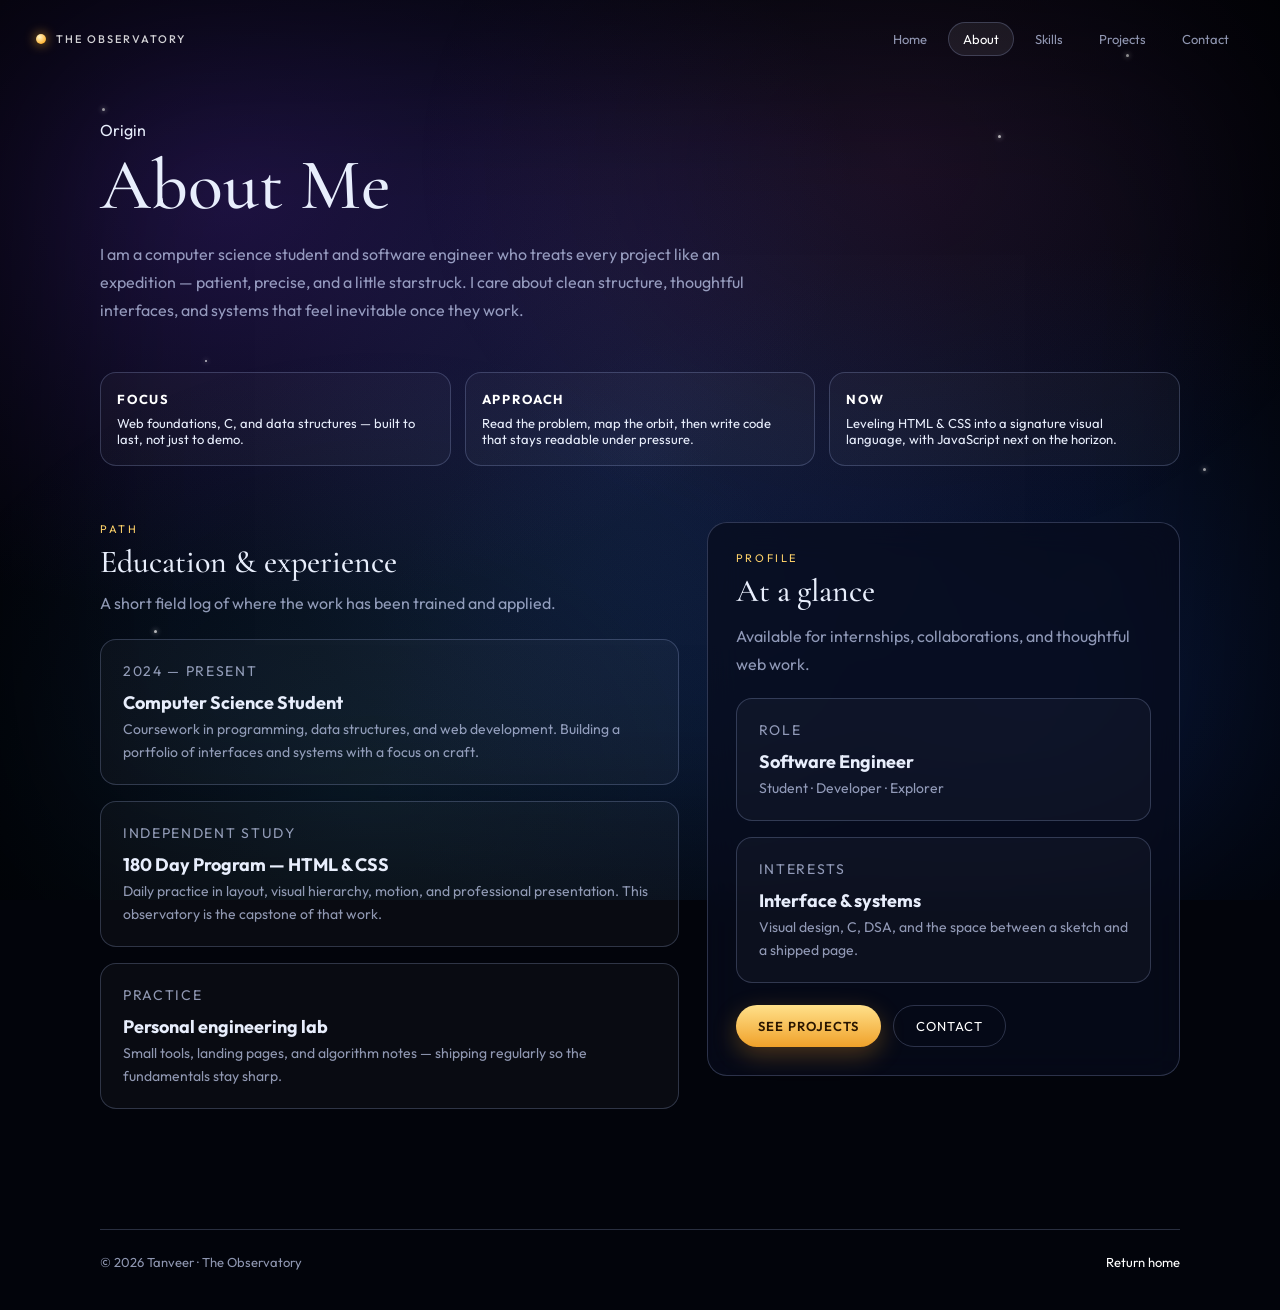
==== about.html @ 6291bb37 "Add Observatory project" ====
<!DOCTYPE html>
<html lang="en">
<head>
  <meta charset="UTF-8">
  <meta name="viewport" content="width=device-width, initial-scale=1.0">
  <title>About — Tanveer</title>
  <link rel="preconnect" href="https://fonts.googleapis.com">
  <link rel="preconnect" href="https://fonts.gstatic.com" crossorigin>
  <link href="https://fonts.googleapis.com/css2?family=Cormorant+Garamond:ital,wght@0,500;0,600;1,500&family=Outfit:wght@300;400;500;600&display=swap" rel="stylesheet">
  <link rel="stylesheet" href="style.css">
</head>
<body class="inner-page">
  <div class="nebula nebula-a"></div>
  <div class="nebula nebula-b"></div>
  <div class="vignette"></div>
  <div class="starfield" aria-hidden="true">
    <span class="star star1"></span>
    <span class="star star3"></span>
    <span class="star star5"></span>
    <span class="star star7"></span>
    <span class="star star10"></span>
    <span class="star star12"></span>
    <span class="star star16"></span>
  </div>

  <header class="topbar">
    <a class="brand" href="index.html">
      <span class="brand-mark"></span>
      The Observatory
    </a>
    <nav class="top-nav" aria-label="Primary">
      <a href="index.html">Home</a>
      <a href="about.html" class="is-active">About</a>
      <a href="skills.html">Skills</a>
      <a href="projects.html">Projects</a>
      <a href="contact.html">Contact</a>
    </nav>
  </header>

  <main class="page">
    <header class="page-hero">
      <p class="eyebrow">Origin</p>
      <h1>About Me</h1>
      <p class="lede">I am a computer science student and software engineer who treats every project like an expedition — patient, precise, and a little starstruck. I care about clean structure, thoughtful interfaces, and systems that feel inevitable once they work.</p>
    </header>

    <section class="section-block">
      <div class="stat-grid">
        <article class="stat-card">
          <h3>Focus</h3>
          <p>Web foundations, C, and data structures — built to last, not just to demo.</p>
        </article>
        <article class="stat-card">
          <h3>Approach</h3>
          <p>Read the problem, map the orbit, then write code that stays readable under pressure.</p>
        </article>
        <article class="stat-card">
          <h3>Now</h3>
          <p>Leveling HTML &amp; CSS into a signature visual language, with JavaScript next on the horizon.</p>
        </article>
      </div>
    </section>

    <section class="section-block split">
      <div>
        <p class="section-kicker">Path</p>
        <h2>Education &amp; experience</h2>
        <p class="section-copy">A short field log of where the work has been trained and applied.</p>
        <div class="timeline" style="margin-top: 22px;">
          <article class="timeline-item">
            <p class="timeline-meta">2024 — Present</p>
            <h3>Computer Science Student</h3>
            <p>Coursework in programming, data structures, and web development. Building a portfolio of interfaces and systems with a focus on craft.</p>
          </article>
          <article class="timeline-item">
            <p class="timeline-meta">Independent study</p>
            <h3>180 Day Program — HTML &amp; CSS</h3>
            <p>Daily practice in layout, visual hierarchy, motion, and professional presentation. This observatory is the capstone of that work.</p>
          </article>
          <article class="timeline-item">
            <p class="timeline-meta">Practice</p>
            <h3>Personal engineering lab</h3>
            <p>Small tools, landing pages, and algorithm notes — shipping regularly so the fundamentals stay sharp.</p>
          </article>
        </div>
      </div>
      <aside class="glass">
        <p class="section-kicker">Profile</p>
        <h2>At a glance</h2>
        <p class="section-copy" style="margin: 12px 0 20px;">Available for internships, collaborations, and thoughtful web work.</p>
        <div class="timeline">
          <article class="timeline-item">
            <p class="timeline-meta">Role</p>
            <h3>Software Engineer</h3>
            <p>Student · Developer · Explorer</p>
          </article>
          <article class="timeline-item">
            <p class="timeline-meta">Interests</p>
            <h3>Interface &amp; systems</h3>
            <p>Visual design, C, DSA, and the space between a sketch and a shipped page.</p>
          </article>
        </div>
        <div class="cta-row" style="justify-content: flex-start; margin-top: 22px;">
          <a class="btn primary" href="projects.html">See projects</a>
          <a class="btn ghost" href="contact.html">Contact</a>
        </div>
      </aside>
    </section>
  </main>

  <footer class="site-footer">
    <p>© 2026 Tanveer · The Observatory</p>
    <p><a href="index.html">Return home</a></p>
  </footer>
</body>
</html>
---- style.css ----
* {
  box-sizing: border-box;
  margin: 0;
  padding: 0;
}

:root {
  --ink: #e8eefc;
  --muted: rgba(210, 220, 255, 0.68);
  --gold: #ffd36a;
  --glass: rgba(8, 12, 28, 0.72);
  --line: rgba(180, 200, 255, 0.22);
}

html,
body {
  min-height: 100%;
}

body {
  color: var(--ink);
  font-family: "Outfit", sans-serif;
  font-weight: 400;
  background: #02040b;
}

.home-body {
  height: 100%;
  overflow: hidden;
}

.inner-page {
  overflow-x: hidden;
}

button {
  font-family: inherit;
  cursor: pointer;
  border: 0;
  background: none;
  color: inherit;
}

a {
  color: inherit;
  text-decoration: none;
}

.nebula {
  position: fixed;
  inset: 0;
  pointer-events: none;
  z-index: 0;
}

.nebula-a {
  background:
    radial-gradient(ellipse at 18% 22%, rgba(92, 42, 180, 0.28), transparent 42%),
    radial-gradient(ellipse at 82% 78%, rgba(20, 70, 180, 0.22), transparent 46%),
    radial-gradient(circle at 50% 50%, #111a35 0%, #070b18 48%, #02040b 100%);
}

.nebula-b {
  background:
    radial-gradient(ellipse at 70% 18%, rgba(180, 60, 140, 0.12), transparent 38%),
    radial-gradient(ellipse at 30% 88%, rgba(40, 160, 200, 0.1), transparent 40%);
  animation: nebula-drift 28s ease-in-out infinite alternate;
}

.vignette {
  position: fixed;
  inset: 0;
  pointer-events: none;
  z-index: 3;
  box-shadow: inset 0 0 180px 40px rgba(0, 0, 0, 0.55);
}

@keyframes nebula-drift {
  from { opacity: 0.7; transform: scale(1); }
  to { opacity: 1; transform: scale(1.06); }
}

/* =========================
   TOP BAR
========================= */

.topbar {
  position: fixed;
  top: 0;
  left: 0;
  right: 0;
  z-index: 40;
  display: flex;
  align-items: center;
  justify-content: space-between;
  padding: 22px 36px;
}

.brand {
  display: flex;
  align-items: center;
  gap: 10px;
  letter-spacing: 0.18em;
  text-transform: uppercase;
  font-size: 11px;
  font-weight: 500;
  color: rgba(255, 255, 255, 0.82);
  transition: color 0.3s ease, transform 0.3s ease;
}

.brand:hover {
  color: #fff;
  transform: translateY(-1px);
}

.brand-mark {
  width: 10px;
  height: 10px;
  border-radius: 50%;
  background: radial-gradient(circle at 35% 30%, #fff6c8, #ff9d00);
  box-shadow: 0 0 12px rgba(255, 180, 40, 0.8);
}

.top-nav {
  display: flex;
  gap: 6px;
}

.top-nav a {
  padding: 8px 14px;
  border-radius: 999px;
  font-size: 13px;
  color: var(--muted);
  border: 1px solid transparent;
  transition: color 0.25s ease, background 0.25s ease, border-color 0.25s ease, transform 0.25s ease;
}

.top-nav a:hover {
  color: #fff;
  background: rgba(255, 255, 255, 0.06);
  border-color: var(--line);
  transform: translateY(-2px);
}

.top-nav a.is-active {
  color: #fff;
  border-color: var(--line);
  background: rgba(255, 255, 255, 0.07);
}

/* =========================
   SPACE
========================= */

.space {
  position: relative;
  width: 100%;
  height: 100vh;
  overflow: hidden;
  z-index: 1;
}

.hint {
  position: absolute;
  bottom: 28px;
  left: 50%;
  transform: translateX(-50%);
  z-index: 6;
  font-size: 12px;
  letter-spacing: 0.22em;
  text-transform: uppercase;
  color: rgba(210, 220, 255, 0.45);
}

/* =========================
   SUN
========================= */

.sun {
  position: absolute;
  top: 50%;
  left: 50%;
  width: 132px;
  height: 132px;
  transform: translate(-50%, -50%);
  z-index: 5;
  border-radius: 50%;
  transition: transform 0.45s ease;
}

.sun-core {
  position: absolute;
  inset: 14px;
  border-radius: 50%;
  background: radial-gradient(circle at 35% 30%, #fffbd0 0%, #ffd84d 34%, #ff9d00 68%, #ff6200 100%);
  box-shadow:
    0 0 20px #ffd84d,
    0 0 55px rgba(255, 180, 40, 0.7),
    0 0 110px rgba(255, 120, 20, 0.35);
  animation: sun-pulse 4.5s ease-in-out infinite;
}

.sun-flare {
  position: absolute;
  inset: 0;
  border-radius: 50%;
  border: 1px solid rgba(255, 210, 120, 0.25);
  animation: flare 6s linear infinite;
}

.sun:hover {
  transform: translate(-50%, -50%) scale(1.08);
}

.sun:hover .sun-core {
  box-shadow:
    0 0 28px #ffe27a,
    0 0 80px rgba(255, 180, 40, 0.85),
    0 0 140px rgba(255, 120, 20, 0.5);
}

@keyframes sun-pulse {
  0%, 100% { transform: scale(1); }
  50% { transform: scale(1.04); }
}

@keyframes flare {
  from { transform: rotate(0deg) scale(1); opacity: 0.5; }
  50% { transform: rotate(180deg) scale(1.08); opacity: 1; }
  to { transform: rotate(360deg) scale(1); opacity: 0.5; }
}

/* =========================
   ORBITS
========================= */

.orbit {
  position: absolute;
  top: 50%;
  left: 50%;
  transform: translate(-50%, -50%);
  border: 1px solid rgba(180, 210, 255, 0.18);
  border-radius: 50%;
  background: transparent;
  box-shadow: 0 0 12px rgba(120, 170, 255, 0.04);
  z-index: 2;
  pointer-events: none;
}

.orbit1 {
  width: 280px;
  height: 280px;
  animation: spin 18s linear infinite;
}

.orbit2 {
  width: 420px;
  height: 420px;
  animation: spin 28s linear infinite reverse;
}

.orbit3 {
  width: 560px;
  height: 560px;
  animation: spin 40s linear infinite;
}

.orbit4 {
  width: 700px;
  height: 700px;
  animation: spin 55s linear infinite reverse;
}

.orbit:has(.planet-wrap:hover) {
  animation-play-state: paused;
  border-color: rgba(210, 230, 255, 0.45);
  box-shadow: 0 0 24px rgba(140, 180, 255, 0.16);
}

.orbit:has(.planet-wrap:hover) .planet-wrap {
  animation-play-state: paused;
}

@keyframes spin {
  from { transform: translate(-50%, -50%) rotate(0deg); }
  to { transform: translate(-50%, -50%) rotate(360deg); }
}

/* =========================
   PLANETS
========================= */

.planet-wrap {
  position: absolute;
  top: 50%;
  left: 100%;
  transform: translate(-50%, -50%);
  width: 72px;
  height: 72px;
  display: grid;
  place-items: center;
  z-index: 4;
  pointer-events: auto;
}

.orbit1 .planet-wrap { animation: unspin 18s linear infinite; }
.orbit2 .planet-wrap { animation: unspin 28s linear infinite reverse; }
.orbit3 .planet-wrap { animation: unspin 40s linear infinite; }
.orbit4 .planet-wrap { animation: unspin 55s linear infinite reverse; }

@keyframes unspin {
  from { transform: translate(-50%, -50%) rotate(0deg); }
  to { transform: translate(-50%, -50%) rotate(-360deg); }
}

.planet {
  width: 22px;
  height: 22px;
  border-radius: 50%;
  display: block;
  transition: transform 0.35s ease, box-shadow 0.35s ease;
}

.planet1 {
  background: radial-gradient(circle at 30% 30%, #fff, #9aa3b5, #2c3344);
  box-shadow: 0 0 14px rgba(255, 255, 255, 0.7);
}

.planet2 {
  width: 28px;
  height: 28px;
  background: radial-gradient(circle at 30% 30%, #fff3c4, #ff9d2e, #7a3000);
  box-shadow: 0 0 18px rgba(255, 150, 30, 0.7);
}

.planet3 {
  width: 34px;
  height: 34px;
  background: radial-gradient(circle at 30% 30%, #dffaff, #318cff, #092b75);
  box-shadow: 0 0 22px rgba(50, 130, 255, 0.7);
}

.planet4 {
  width: 26px;
  height: 26px;
  background: radial-gradient(circle at 30% 30%, #e8d6ff, #8b5cf6, #3b0764);
  box-shadow: 0 0 20px rgba(139, 92, 246, 0.75);
}

.planet-label {
  position: absolute;
  top: calc(100% + 6px);
  left: 50%;
  transform: translateX(-50%);
  font-size: 11px;
  letter-spacing: 0.16em;
  text-transform: uppercase;
  color: rgba(255, 255, 255, 0.88);
  opacity: 0;
  white-space: nowrap;
  pointer-events: none;
  transition: opacity 0.3s ease, transform 0.3s ease;
}

.planet-wrap:hover .planet {
  transform: scale(1.45);
}

.planet-wrap:hover .planet-label {
  opacity: 1;
  transform: translateX(-50%) translateY(2px);
}

.planet-wrap:hover .planet1 {
  box-shadow: 0 0 22px rgba(255, 255, 255, 0.95);
}

.planet-wrap:hover .planet2 {
  box-shadow: 0 0 28px rgba(255, 170, 50, 0.95);
}

.planet-wrap:hover .planet3 {
  box-shadow: 0 0 32px rgba(80, 160, 255, 0.95);
}

.planet-wrap:hover .planet4 {
  box-shadow: 0 0 28px rgba(170, 120, 255, 0.95);
}

/* =========================
   STARS
========================= */

.star {
  position: absolute;
  width: 3px;
  height: 3px;
  border-radius: 50%;
  background: white;
  box-shadow: 0 0 5px white, 0 0 12px rgba(255, 255, 255, 0.35);
  opacity: 0.75;
  z-index: 1;
  animation: twinkle 3s ease-in-out infinite alternate;
}

.star1  { top: 12%; left: 8%; }
.star2  { top: 25%; left: 20%; animation-delay: 0.5s; }
.star3  { top: 15%; left: 78%; animation-delay: 1s; }
.star4  { top: 32%; left: 90%; animation-delay: 1.5s; }
.star5  { top: 70%; left: 12%; animation-delay: 2s; }
.star6  { top: 82%; left: 30%; animation-delay: 0.8s; }
.star7  { top: 65%; left: 85%; animation-delay: 1.8s; }
.star8  { top: 88%; left: 72%; animation-delay: 2.5s; }
.star9  { top: 45%; left: 5%; animation-delay: 1.2s; }
.star10 { top: 52%; left: 94%; animation-delay: 2.2s; }
.star11 { top: 8%; left: 48%; animation-delay: 0.3s; }
.star12 { top: 40%; left: 16%; width: 2px; height: 2px; animation-delay: 1.4s; }
.star13 { top: 58%; left: 74%; animation-delay: 0.7s; }
.star14 { top: 18%; left: 62%; width: 2px; height: 2px; animation-delay: 2.1s; }
.star15 { top: 76%; left: 48%; animation-delay: 0.2s; }
.star16 { top: 6%; left: 88%; animation-delay: 1.7s; }
.star17 { top: 92%; left: 10%; animation-delay: 2.8s; }
.star18 { top: 28%; left: 42%; width: 2px; height: 2px; animation-delay: 0.9s; }

@keyframes twinkle {
  from { opacity: 0.25; transform: scale(0.7); }
  to { opacity: 1; transform: scale(1.3); }
}

.shooting-star {
  position: absolute;
  width: 90px;
  height: 1px;
  background: linear-gradient(90deg, white, transparent);
  opacity: 0;
  z-index: 1;
  animation: shoot 7s ease-in-out infinite;
}

.ss1 {
  top: 18%;
  left: 10%;
  transform: rotate(-18deg);
}

.ss2 {
  top: 62%;
  left: 55%;
  transform: rotate(-22deg);
  animation-delay: 3.4s;
}

@keyframes shoot {
  0%, 75% { opacity: 0; transform: translateX(0) rotate(-18deg); }
  80% { opacity: 0.9; }
  100% { opacity: 0; transform: translateX(420px) rotate(-18deg); }
}

/* =========================
   PANELS
========================= */

/*.panel {
  position: fixed;
  top: 50%;
  left: 50%;
  width: min(720px, calc(100vw - 48px));
  max-height: min(78vh, 640px);
  overflow: auto;
  padding: 36px 40px 40px;
  transform: translate(-50%, -46%) scale(0.96);
  background: var(--glass);
  border: 1px solid var(--line);
  border-radius: 22px;
  color: white;
  backdrop-filter: blur(18px);
  -webkit-backdrop-filter: blur(18px);
  box-shadow:
    0 24px 80px rgba(0, 0, 0, 0.45),
    inset 0 1px 0 rgba(255, 255, 255, 0.08);
  z-index: 20;
  opacity: 0;
  pointer-events: none;
  visibility: hidden;
  transition: opacity 0.4s ease, transform 0.4s ease, visibility 0.4s;
}

.panel.is-open {
  opacity: 1;
  visibility: visible;
  pointer-events: auto;
  transform: translate(-50%, -50%) scale(1);
}

.panel h1,
.panel h2 {
  font-family: "Cormorant Garamond", serif;
  font-weight: 500;
  font-size: clamp(40px, 6vw, 64px);
  line-height: 1.05;
  margin: 6px 0 14px;
}

.panel p {
  color: var(--muted);
  line-height: 1.7;
  font-size: 15px;
  max-width: 58ch;
}

.eyebrow {
  font-size: 11px;
  letter-spacing: 0.28em;
  text-transform: uppercase;
  color: var(--gold) !important;
}

.close {
  position: absolute;
  top: 16px;
  right: 18px;
  width: 36px;
  height: 36px;
  border-radius: 50%;
  font-size: 22px;
  line-height: 1;
  color: var(--muted);
  border: 1px solid transparent;
  transition: color 0.25s ease, background 0.25s ease, border-color 0.25s ease, transform 0.25s ease;
}
*/
.close:hover {
  color: #fff;
  background: rgba(255, 255, 255, 0.08);
  border-color: var(--line);
  transform: rotate(90deg);
}

#home {
  text-align: center;
  width: min(560px, calc(100vw - 48px));
  padding-top: 42px;
}

#home .lede {
  margin: 0 auto 28px;
}

.cta-row {
  display: flex;
  justify-content: center;
  gap: 12px;
}

.btn {
  display: inline-flex;
  align-items: center;
  justify-content: center;
  padding: 12px 22px;
  border-radius: 999px;
  font-size: 13px;
  letter-spacing: 0.08em;
  text-transform: uppercase;
  transition: transform 0.3s ease, box-shadow 0.3s ease, background 0.3s ease, border-color 0.3s ease;
}

.btn.primary {
  background: linear-gradient(180deg, #ffe08a, #f0a12a);
  color: #2a1600;
  font-weight: 600;
  box-shadow: 0 8px 24px rgba(255, 170, 40, 0.28);
}

.btn.primary:hover {
  transform: translateY(-3px);
  box-shadow: 0 14px 32px rgba(255, 170, 40, 0.42);
}

.btn.ghost {
  border: 1px solid var(--line);
  color: #fff;
}

.btn.ghost:hover {
  transform: translateY(-3px);
  background: rgba(255, 255, 255, 0.06);
  border-color: rgba(255, 255, 255, 0.4);
}

/* About */

.stat-grid {
  display: grid;
  grid-template-columns: repeat(3, 1fr);
  gap: 14px;
  margin-top: 28px;
}

.stat-card {
  padding: 18px 16px;
  border-radius: 16px;
  border: 1px solid var(--line);
  background: rgba(255, 255, 255, 0.03);
  transition: transform 0.35s ease, border-color 0.35s ease, background 0.35s ease, box-shadow 0.35s ease;
}

.stat-card h3 {
  font-size: 13px;
  letter-spacing: 0.14em;
  text-transform: uppercase;
  margin-bottom: 8px;
  color: #fff;
}

.stat-card p {
  font-size: 13px;
  max-width: none;
}

.stat-card:hover {
  transform: translateY(-6px);
  border-color: rgba(255, 211, 106, 0.45);
  background: rgba(255, 211, 106, 0.06);
  box-shadow: 0 16px 40px rgba(0, 0, 0, 0.28);
}

/* Skills */

.skill-grid {
  list-style: none;
  display: grid;
  grid-template-columns: repeat(3, 1fr);
  gap: 14px;
  margin-top: 26px;
}

.skill-card {
  display: flex;
  flex-direction: column;
  gap: 6px;
  padding: 20px 18px;
  border-radius: 16px;
  border: 1px solid var(--line);
  background: rgba(255, 255, 255, 0.03);
  transition: transform 0.35s ease, border-color 0.35s ease, box-shadow 0.35s ease;
}

.skill-card strong {
  font-size: 16px;
}

.skill-card span:last-child {
  font-size: 12px;
  color: var(--muted);
  line-height: 1.45;
}

.skill-orb {
  width: 14px;
  height: 14px;
  border-radius: 50%;
  margin-bottom: 8px;
}

.mercury { background: #c9cdd6; box-shadow: 0 0 12px #c9cdd6; }
.venus { background: #ffb347; box-shadow: 0 0 12px #ffb347; }
.earth { background: #4da3ff; box-shadow: 0 0 12px #4da3ff; }
.mars { background: #ff6b4a; box-shadow: 0 0 12px #ff6b4a; }
.jupiter { background: #e8c07a; box-shadow: 0 0 12px #e8c07a; }
.neptune { background: #7c5cff; box-shadow: 0 0 12px #7c5cff; }

.skill-card:hover {
  transform: translateY(-8px) scale(1.02);
  border-color: rgba(180, 210, 255, 0.55);
  box-shadow: 0 18px 40px rgba(40, 80, 180, 0.22);
}

/* Projects */

.project-grid {
  display: grid;
  grid-template-columns: 1fr;
  gap: 14px;
  margin-top: 26px;
}

.project-card {
  display: grid;
  grid-template-columns: 140px 1fr;
  overflow: hidden;
  border-radius: 16px;
  border: 1px solid var(--line);
  background: rgba(255, 255, 255, 0.03);
  transition: transform 0.4s ease, border-color 0.4s ease, box-shadow 0.4s ease;
}

.project-visual {
  min-height: 110px;
  transition: transform 0.5s ease, filter 0.5s ease;
}

.vis-a {
  background:
    radial-gradient(circle at 30% 40%, #ffd84d, transparent 40%),
    radial-gradient(circle at 70% 70%, #318cff, #0b1230 70%);
}

.vis-b {
  background:
    linear-gradient(135deg, rgba(255,255,255,0.12) 0%, transparent 40%),
    radial-gradient(circle at 80% 20%, #8b5cf6, #0b1230 55%);
}

.vis-c {
  background:
    radial-gradient(circle at 50% 80%, #20c997, transparent 45%),
    linear-gradient(#0d1b3a, #061018);
}

.vis-d {
  background:
    radial-gradient(circle at 20% 20%, #ff6b9d, transparent 40%),
    radial-gradient(circle at 80% 80%, #4da3ff, #0b1230 70%);
}

.project-body {
  padding: 16px 18px 18px;
}

.project-body h3 {
  font-family: "Cormorant Garamond", serif;
  font-size: 26px;
  font-weight: 500;
  margin-bottom: 6px;
}

.project-body p {
  font-size: 13px;
  margin-bottom: 10px;
}

.tags {
  font-size: 11px;
  letter-spacing: 0.12em;
  text-transform: uppercase;
  color: var(--gold);
}

.project-card:hover {
  transform: translateY(-6px);
  border-color: rgba(255, 255, 255, 0.38);
  box-shadow: 0 20px 48px rgba(0, 0, 0, 0.35);
}

.project-card:hover .project-visual {
  transform: scale(1.08);
  filter: brightness(1.15);
}

/* Contact */

.contact-row {
  display: grid;
  grid-template-columns: repeat(3, 1fr);
  gap: 14px;
  margin-top: 28px;
}

.contact-card {
  display: flex;
  flex-direction: column;
  gap: 6px;
  padding: 22px 18px;
  border-radius: 16px;
  border: 1px solid var(--line);
  background: rgba(255, 255, 255, 0.03);
  transition: transform 0.35s ease, border-color 0.35s ease, background 0.35s ease, box-shadow 0.35s ease;
}

.contact-card strong {
  font-size: 14px;
  letter-spacing: 0.12em;
  text-transform: uppercase;
}

.contact-card span {
  font-size: 13px;
  color: var(--muted);
}

.contact-card:hover {
  transform: translateY(-8px);
  border-color: rgba(139, 92, 246, 0.55);
  background: rgba(139, 92, 246, 0.08);
  box-shadow: 0 18px 40px rgba(90, 40, 180, 0.28);
}

/* =========================
   RESPONSIVE
========================= */

@media (max-width: 800px) {
  .topbar {
    padding: 16px 18px;
    flex-wrap: wrap;
    gap: 12px;
  }

  .home-body .top-nav {
    display: none;
  }

  .inner-page .top-nav {
    width: 100%;
    justify-content: flex-start;
    flex-wrap: wrap;
  }

  .sun {
    width: 96px;
    height: 96px;
  }

  .orbit1 { width: 180px; height: 180px; }
  .orbit2 { width: 270px; height: 270px; }
  .orbit3 { width: 360px; height: 360px; }
  .orbit4 { width: 450px; height: 450px; }

  .stat-grid,
  .skill-grid,
  .contact-row,
  .split,
  .project-showcase,
  .form-layout {
    grid-template-columns: 1fr;
  }

  .project-card,
  .project-feature {
    grid-template-columns: 1fr;
  }

  .panel {
    padding: 28px 22px 28px;
  }

  .hint {
    width: 90%;
    text-align: center;
  }
}

/* =========================
   INNER PAGES
========================= */

.page {
  position: relative;
  z-index: 4;
  width: min(1080px, calc(100% - 48px));
  margin: 0 auto;
  padding: 120px 0 64px;
}

.page-hero {
  max-width: 720px;
  margin-bottom: 48px;
}

.page-hero h1 {
  font-family: "Cormorant Garamond", serif;
  font-weight: 500;
  font-size: clamp(42px, 7vw, 72px);
  line-height: 1.05;
  margin: 8px 0 16px;
}

.page-hero .lede,
.section-copy {
  color: var(--muted);
  line-height: 1.75;
  font-size: 16px;
  max-width: 62ch;
}

.section-block {
  margin-bottom: 56px;
}

.section-block h2 {
  font-family: "Cormorant Garamond", serif;
  font-size: 32px;
  font-weight: 500;
  margin: 0 0 8px;
}

.section-kicker {
  font-size: 11px;
  letter-spacing: 0.24em;
  text-transform: uppercase;
  color: var(--gold);
  margin-bottom: 6px;
}

.split {
  display: grid;
  grid-template-columns: 1.1fr 0.9fr;
  gap: 28px;
  align-items: start;
}

.glass {
  padding: 28px;
  border-radius: 20px;
  border: 1px solid var(--line);
  background: var(--glass);
  backdrop-filter: blur(16px);
  -webkit-backdrop-filter: blur(16px);
}

.timeline {
  display: grid;
  gap: 16px;
}

.timeline-item {
  padding: 20px 22px;
  border-radius: 16px;
  border: 1px solid var(--line);
  background: rgba(255, 255, 255, 0.03);
  transition: transform 0.35s ease, border-color 0.35s ease, box-shadow 0.35s ease;
}

.timeline-item:hover {
  transform: translateY(-5px);
  border-color: rgba(255, 211, 106, 0.4);
  box-shadow: 0 16px 36px rgba(0, 0, 0, 0.28);
}

.timeline-item h3 {
  font-size: 18px;
  margin-bottom: 4px;
}

.timeline-meta {
  font-size: 12px;
  letter-spacing: 0.12em;
  text-transform: uppercase;
  color: var(--gold);
  margin-bottom: 8px;
}

.timeline-item p {
  color: var(--muted);
  font-size: 14px;
  line-height: 1.65;
}

.skill-meter {
  margin-top: 10px;
  height: 4px;
  border-radius: 999px;
  background: rgba(255, 255, 255, 0.08);
  overflow: hidden;
}

.skill-meter span {
  display: block;
  height: 100%;
  border-radius: inherit;
  background: linear-gradient(90deg, #ffd36a, #8b5cf6);
  box-shadow: 0 0 12px rgba(255, 211, 106, 0.45);
}

.project-showcase {
  display: grid;
  gap: 18px;
}

.project-feature {
  display: grid;
  grid-template-columns: 280px 1fr;
  overflow: hidden;
  border-radius: 20px;
  border: 1px solid var(--line);
  background: rgba(8, 12, 28, 0.72);
  backdrop-filter: blur(16px);
  transition: transform 0.4s ease, border-color 0.4s ease, box-shadow 0.4s ease;
}

.project-feature .project-visual {
  min-height: 220px;
}

.project-feature .project-body {
  padding: 28px 30px;
}

.project-feature .project-body p {
  color: var(--muted);
  line-height: 1.7;
  margin-bottom: 16px;
}

.project-feature:hover {
  transform: translateY(-8px);
  border-color: rgba(255, 255, 255, 0.38);
  box-shadow: 0 24px 56px rgba(0, 0, 0, 0.38);
}

.project-actions {
  display: flex;
  gap: 10px;
  flex-wrap: wrap;
  margin-top: 8px;
}

.form-layout {
  display: grid;
  grid-template-columns: 1.1fr 0.9fr;
  gap: 28px;
}

.field {
  display: grid;
  gap: 8px;
  margin-bottom: 16px;
}

.field label {
  font-size: 12px;
  letter-spacing: 0.14em;
  text-transform: uppercase;
  color: var(--muted);
}

.field input,
.field textarea {
  width: 100%;
  padding: 12px 14px;
  border-radius: 12px;
  border: 1px solid var(--line);
  background: rgba(255, 255, 255, 0.04);
  color: #fff;
  font-family: inherit;
  font-size: 15px;
  outline: none;
  transition: border-color 0.25s ease, box-shadow 0.25s ease, background 0.25s ease;
}

.field textarea {
  min-height: 140px;
  resize: vertical;
}

.field input:hover,
.field textarea:hover,
.field input:focus,
.field textarea:focus {
  border-color: rgba(255, 211, 106, 0.55);
  background: rgba(255, 255, 255, 0.07);
  box-shadow: 0 0 0 4px rgba(255, 211, 106, 0.08);
}

.site-footer {
  position: relative;
  z-index: 4;
  width: min(1080px, calc(100% - 48px));
  margin: 0 auto 40px;
  padding-top: 24px;
  border-top: 1px solid var(--line);
  display: flex;
  justify-content: space-between;
  gap: 16px;
  flex-wrap: wrap;
  color: var(--muted);
  font-size: 13px;
}

.site-footer a {
  color: #fff;
  transition: color 0.25s ease;
}

.site-footer a:hover {
  color: var(--gold);
}

.inner-page .starfield {
  position: fixed;
  inset: 0;
  pointer-events: none;
  z-index: 1;
}

.inner-page .starfield .star {
  position: absolute;
}
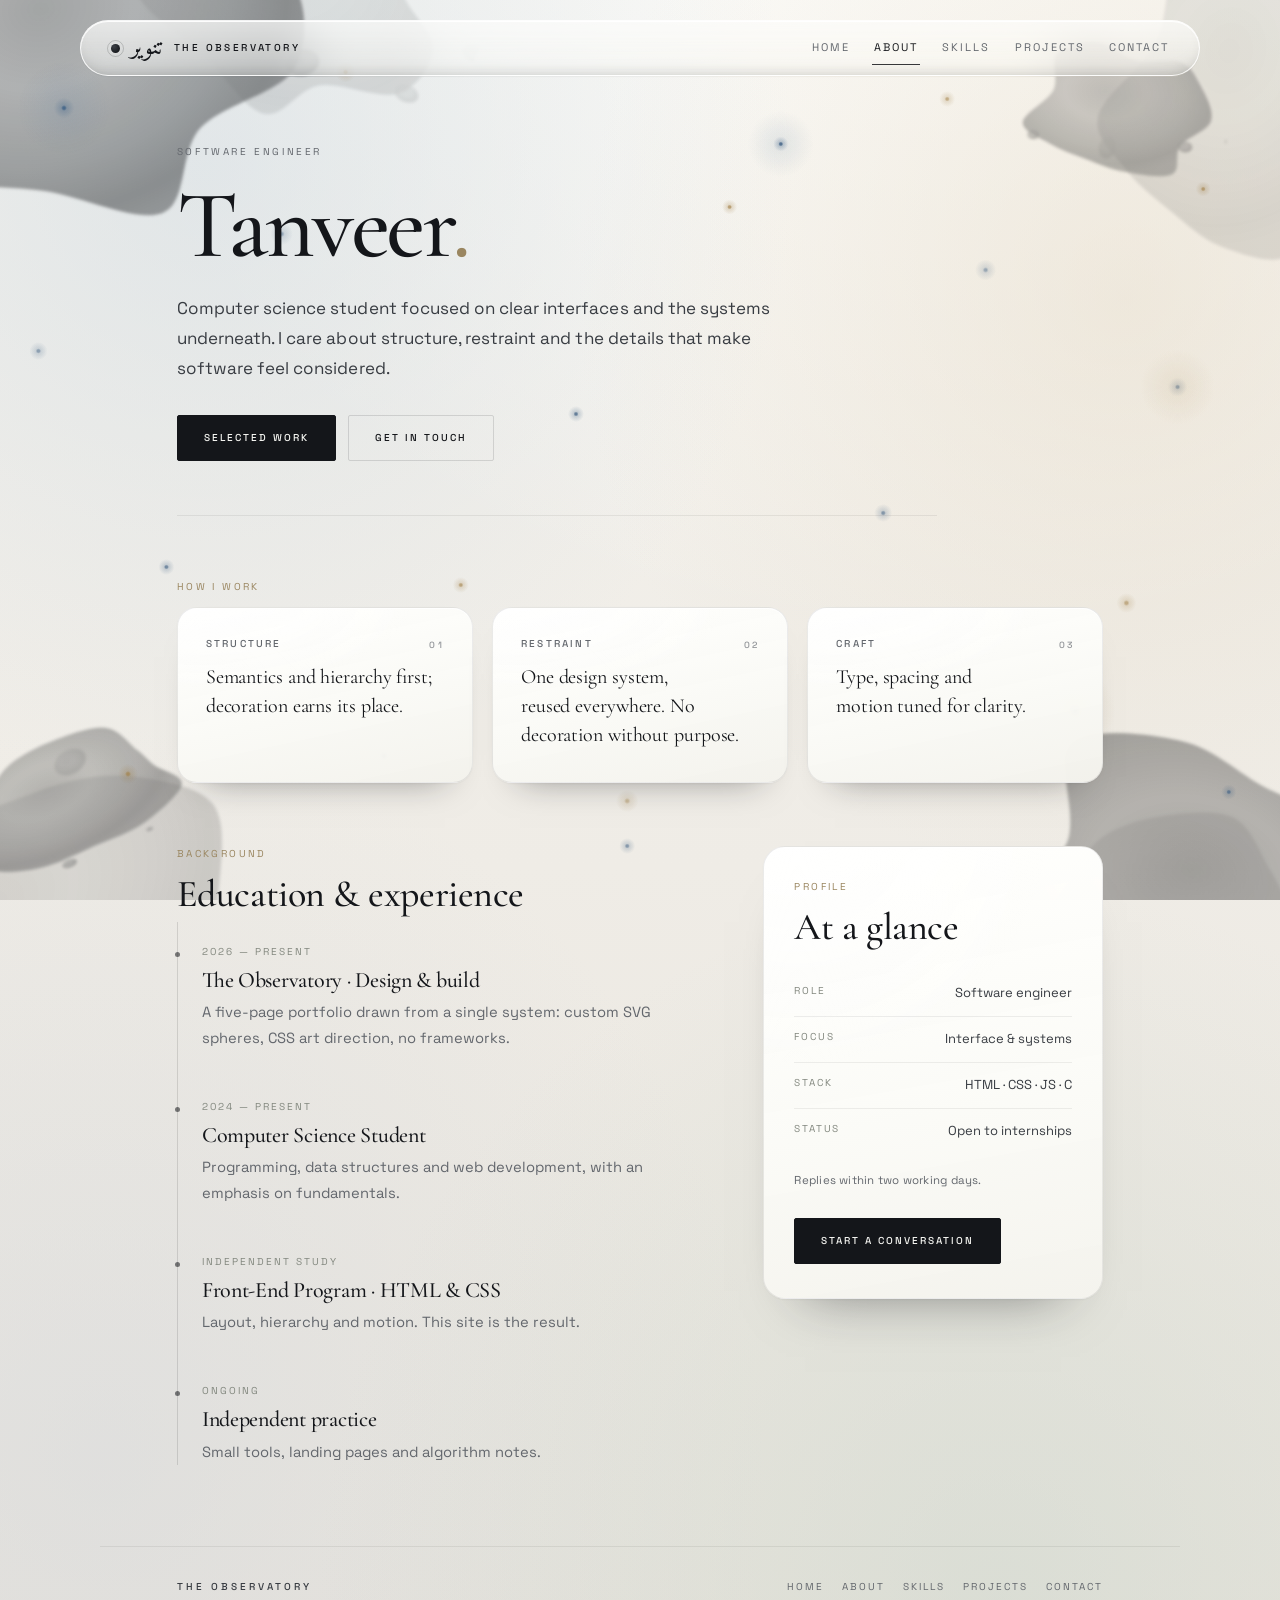
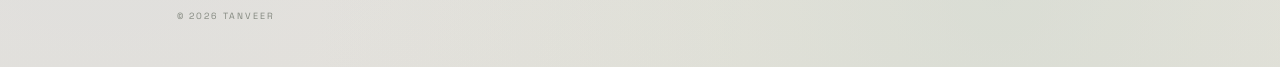
==== commit fbdaf847: "Add a recruit-focused headline to the home page and finish the Observatory V2 polish The landing scr" ====
--- a/about.html
+++ b/about.html
@@ -3,114 +3,166 @@
 <head>
   <meta charset="UTF-8">
   <meta name="viewport" content="width=device-width, initial-scale=1.0">
+  <meta name="description" content="About Tanveer — a computer science student focused on semantic front-end work, C and data structures.">
+  <meta name="theme-color" content="#f1f1ee">
+  <meta name="color-scheme" content="light">
+  <link rel="icon" href="data:image/svg+xml,%3Csvg xmlns='http://www.w3.org/2000/svg' viewBox='0 0 32 32'%3E%3Crect width='32' height='32' fill='%23f1f1ee'/%3E%3Ccircle cx='16' cy='16' r='9' fill='%2314161a'/%3E%3C/svg%3E">
+  <meta property="og:type" content="website">
+  <meta property="og:title" content="About — Tanveer">
+  <meta property="og:description" content="About Tanveer — a computer science student focused on semantic front-end work, C and data structures.">
+  <meta property="og:locale" content="en_GB">
+  <meta property="og:site_name" content="The Observatory">
+  <meta name="author" content="Tanveer">
+  <meta name="robots" content="index, follow, max-image-preview:large">
+  <meta name="twitter:card" content="summary">
+  <meta name="twitter:title" content="About — Tanveer">
+  <meta name="twitter:description" content="About Tanveer — a computer science student focused on semantic front-end work, C and data structures.">
   <title>About — Tanveer</title>
+  <script type="application/ld+json">
+    {
+      "@context": "https://schema.org",
+      "@type": "WebPage",
+      "name": "About — Tanveer",
+      "description": "A computer science student focused on semantic front-end work, C and data structures.",
+      "inLanguage": "en",
+      "isPartOf": { "@type": "WebSite", "name": "The Observatory" },
+      "about": { "@type": "Person", "name": "Tanveer", "jobTitle": "Software Engineer" }
+    }
+  </script>
   <link rel="preconnect" href="https://fonts.googleapis.com">
   <link rel="preconnect" href="https://fonts.gstatic.com" crossorigin>
-  <link href="https://fonts.googleapis.com/css2?family=Cormorant+Garamond:ital,wght@0,500;0,600;1,500&family=Outfit:wght@300;400;500;600&display=swap" rel="stylesheet">
-  <link rel="stylesheet" href="style.css">
+  <link href="https://fonts.googleapis.com/css2?family=Cormorant+Garamond:ital,wght@0,500;0,600;1,500&family=Space+Grotesk:wght@300;400;500;600&family=Amiri:wght@400;700&display=swap" rel="stylesheet">
+  <script>document.documentElement.classList.add("js");</script>
+  <link rel="stylesheet" href="style.css?v=130">
 </head>
 <body class="inner-page">
-  <div class="nebula nebula-a"></div>
-  <div class="nebula nebula-b"></div>
-  <div class="vignette"></div>
-  <div class="starfield" aria-hidden="true">
-    <span class="star star1"></span>
-    <span class="star star3"></span>
-    <span class="star star5"></span>
-    <span class="star star7"></span>
-    <span class="star star10"></span>
-    <span class="star star12"></span>
-    <span class="star star16"></span>
+  <a class="skip-link" href="#main">Skip to content</a>
+  <div class="ink-stains" aria-hidden="true">
+    <svg class="ink-defs" width="0" height="0" focusable="false">
+      <defs>
+        <radialGradient id="inkFill" cx="42%" cy="38%" r="64%">
+          <stop offset="0" stop-color="#05070a" stop-opacity="0.62"/>
+          <stop offset="0.34" stop-color="#05070a" stop-opacity="0.5"/>
+          <stop offset="0.68" stop-color="#05070a" stop-opacity="0.66"/>
+          <stop offset="0.88" stop-color="#05070a" stop-opacity="0.8"/>
+          <stop offset="1" stop-color="#05070a" stop-opacity="0.72"/>
+        </radialGradient>
+      </defs>
+    </svg>
+    <span class="stain stain-a"><svg viewBox="0 0 100 100" preserveAspectRatio="none" focusable="false"><path d="M 89.70 48.75 C 91.16 54.36 89.95 63.68 86.30 68.34 C 82.66 72.99 72.55 72.44 67.82 76.66 C 63.09 80.89 62.78 92.66 57.92 93.69 C 53.05 94.72 44.99 86.16 38.62 82.85 C 32.24 79.53 24.10 77.98 19.69 73.79 C 15.28 69.61 12.48 63.11 12.15 57.72 C 11.81 52.33 16.89 47.80 17.68 41.46 C 18.47 35.12 14.01 24.96 16.88 19.69 C 19.76 14.43 28.64 10.11 34.91 9.88 C 41.18 9.64 48.00 17.02 54.52 18.28 C 61.03 19.53 70.17 14.69 74.01 17.43 C 77.85 20.16 74.93 29.47 77.55 34.69 C 80.16 39.91 88.24 43.14 89.70 48.75 Z" fill="url(#inkFill)"/><circle cx="99.4" cy="44.8" r="2.8" fill="url(#inkFill)"/><circle cx="45.9" cy="15.3" r="1.4" fill="url(#inkFill)"/><circle cx="17.1" cy="30.2" r="2.0" fill="url(#inkFill)"/><circle cx="96.7" cy="19.0" r="1.5" fill="url(#inkFill)"/><circle cx="88.1" cy="67.3" r="3.0" fill="url(#inkFill)"/></svg></span>
+    <span class="stain stain-b"><svg viewBox="0 0 100 100" preserveAspectRatio="none" focusable="false"><path d="M 89.96 49.77 C 90.44 55.93 85.94 64.00 83.10 69.58 C 80.26 75.17 77.41 80.09 72.92 83.28 C 68.44 86.46 62.70 87.49 56.19 88.71 C 49.69 89.93 39.18 92.88 33.87 90.61 C 28.56 88.33 28.67 79.73 24.34 75.06 C 20.01 70.40 8.71 68.16 7.89 62.60 C 7.07 57.04 17.88 49.26 19.42 41.70 C 20.95 34.15 14.28 22.28 17.08 17.25 C 19.88 12.22 30.32 11.27 36.22 11.54 C 42.12 11.80 47.15 16.80 52.49 18.84 C 57.83 20.88 63.62 21.45 68.25 23.75 C 72.88 26.05 76.65 28.31 80.27 32.65 C 83.89 36.99 89.49 43.62 89.96 49.77 Z" fill="url(#inkFill)"/><circle cx="70.3" cy="19.2" r="3.3" fill="url(#inkFill)"/><circle cx="1.7" cy="51.5" r="2.6" fill="url(#inkFill)"/><circle cx="70.8" cy="80.1" r="2.1" fill="url(#inkFill)"/><circle cx="57.0" cy="94.0" r="2.1" fill="url(#inkFill)"/></svg></span>
+    <span class="stain stain-c"><svg viewBox="0 0 100 100" preserveAspectRatio="none" focusable="false"><path d="M 92.22 50.75 C 91.18 57.01 81.87 61.80 79.33 67.51 C 76.79 73.22 80.99 81.83 76.97 85.01 C 72.94 88.19 61.89 87.23 55.19 86.60 C 48.49 85.98 42.69 83.31 36.77 81.27 C 30.85 79.22 24.76 77.33 19.67 74.31 C 14.59 71.30 6.42 68.59 6.26 63.20 C 6.10 57.81 16.65 49.21 18.73 42.00 C 20.80 34.79 15.76 25.13 18.71 19.92 C 21.65 14.72 30.25 10.87 36.40 10.76 C 42.55 10.66 49.09 18.18 55.59 19.29 C 62.08 20.40 70.36 15.63 75.35 17.41 C 80.35 19.19 82.74 24.42 85.55 29.97 C 88.37 35.53 93.26 44.50 92.22 50.75 Z" fill="url(#inkFill)"/><circle cx="102.1" cy="62.0" r="2.4" fill="url(#inkFill)"/><circle cx="81.6" cy="67.9" r="3.3" fill="url(#inkFill)"/><circle cx="11.6" cy="70.0" r="2.7" fill="url(#inkFill)"/></svg></span>
+    <span class="stain stain-d"><svg viewBox="0 0 100 100" preserveAspectRatio="none" focusable="false"><path d="M 84.70 49.50 C 86.38 55.23 93.07 63.68 91.21 69.57 C 89.36 75.45 79.72 81.94 73.56 84.83 C 67.40 87.72 60.72 86.51 54.24 86.91 C 47.76 87.30 40.74 88.94 34.69 87.21 C 28.65 85.47 21.62 81.45 17.96 76.51 C 14.29 71.58 12.84 63.12 12.72 57.59 C 12.61 52.07 15.14 48.45 17.25 43.35 C 19.36 38.25 22.23 32.30 25.38 26.99 C 28.54 21.67 31.60 14.86 36.20 11.46 C 40.79 8.05 46.76 6.51 52.96 6.55 C 59.16 6.59 68.68 6.92 73.38 11.70 C 78.08 16.48 79.26 28.94 81.15 35.24 C 83.04 41.54 83.03 43.78 84.70 49.50 Z" fill="url(#inkFill)"/><circle cx="11.4" cy="46.6" r="2.9" fill="url(#inkFill)"/><circle cx="74.7" cy="90.3" r="1.2" fill="url(#inkFill)"/><circle cx="43.8" cy="91.8" r="2.7" fill="url(#inkFill)"/></svg></span>
+    <span class="stain stain-e"><svg viewBox="0 0 100 100" preserveAspectRatio="none" focusable="false"><path d="M 89.70 48.75 C 91.16 54.36 89.95 63.68 86.30 68.34 C 82.66 72.99 72.55 72.44 67.82 76.66 C 63.09 80.89 62.78 92.66 57.92 93.69 C 53.05 94.72 44.99 86.16 38.62 82.85 C 32.24 79.53 24.10 77.98 19.69 73.79 C 15.28 69.61 12.48 63.11 12.15 57.72 C 11.81 52.33 16.89 47.80 17.68 41.46 C 18.47 35.12 14.01 24.96 16.88 19.69 C 19.76 14.43 28.64 10.11 34.91 9.88 C 41.18 9.64 48.00 17.02 54.52 18.28 C 61.03 19.53 70.17 14.69 74.01 17.43 C 77.85 20.16 74.93 29.47 77.55 34.69 C 80.16 39.91 88.24 43.14 89.70 48.75 Z" fill="url(#inkFill)"/><circle cx="99.4" cy="44.8" r="2.8" fill="url(#inkFill)"/><circle cx="45.9" cy="15.3" r="1.4" fill="url(#inkFill)"/><circle cx="17.1" cy="30.2" r="2.0" fill="url(#inkFill)"/><circle cx="96.7" cy="19.0" r="1.5" fill="url(#inkFill)"/><circle cx="88.1" cy="67.3" r="3.0" fill="url(#inkFill)"/></svg></span>
+    <span class="stain stain-f"><svg viewBox="0 0 100 100" preserveAspectRatio="none" focusable="false"><path d="M 89.96 49.77 C 90.44 55.93 85.94 64.00 83.10 69.58 C 80.26 75.17 77.41 80.09 72.92 83.28 C 68.44 86.46 62.70 87.49 56.19 88.71 C 49.69 89.93 39.18 92.88 33.87 90.61 C 28.56 88.33 28.67 79.73 24.34 75.06 C 20.01 70.40 8.71 68.16 7.89 62.60 C 7.07 57.04 17.88 49.26 19.42 41.70 C 20.95 34.15 14.28 22.28 17.08 17.25 C 19.88 12.22 30.32 11.27 36.22 11.54 C 42.12 11.80 47.15 16.80 52.49 18.84 C 57.83 20.88 63.62 21.45 68.25 23.75 C 72.88 26.05 76.65 28.31 80.27 32.65 C 83.89 36.99 89.49 43.62 89.96 49.77 Z" fill="url(#inkFill)"/><circle cx="70.3" cy="19.2" r="3.3" fill="url(#inkFill)"/><circle cx="1.7" cy="51.5" r="2.6" fill="url(#inkFill)"/><circle cx="70.8" cy="80.1" r="2.1" fill="url(#inkFill)"/><circle cx="57.0" cy="94.0" r="2.1" fill="url(#inkFill)"/></svg></span>
+    <span class="stain stain-g"><svg viewBox="0 0 100 100" preserveAspectRatio="none" focusable="false"><path d="M 92.22 50.75 C 91.18 57.01 81.87 61.80 79.33 67.51 C 76.79 73.22 80.99 81.83 76.97 85.01 C 72.94 88.19 61.89 87.23 55.19 86.60 C 48.49 85.98 42.69 83.31 36.77 81.27 C 30.85 79.22 24.76 77.33 19.67 74.31 C 14.59 71.30 6.42 68.59 6.26 63.20 C 6.10 57.81 16.65 49.21 18.73 42.00 C 20.80 34.79 15.76 25.13 18.71 19.92 C 21.65 14.72 30.25 10.87 36.40 10.76 C 42.55 10.66 49.09 18.18 55.59 19.29 C 62.08 20.40 70.36 15.63 75.35 17.41 C 80.35 19.19 82.74 24.42 85.55 29.97 C 88.37 35.53 93.26 44.50 92.22 50.75 Z" fill="url(#inkFill)"/><circle cx="102.1" cy="62.0" r="2.4" fill="url(#inkFill)"/><circle cx="81.6" cy="67.9" r="3.3" fill="url(#inkFill)"/><circle cx="11.6" cy="70.0" r="2.7" fill="url(#inkFill)"/></svg></span>
+    <span class="stain stain-h"><svg viewBox="0 0 100 100" preserveAspectRatio="none" focusable="false"><path d="M 84.70 49.50 C 86.38 55.23 93.07 63.68 91.21 69.57 C 89.36 75.45 79.72 81.94 73.56 84.83 C 67.40 87.72 60.72 86.51 54.24 86.91 C 47.76 87.30 40.74 88.94 34.69 87.21 C 28.65 85.47 21.62 81.45 17.96 76.51 C 14.29 71.58 12.84 63.12 12.72 57.59 C 12.61 52.07 15.14 48.45 17.25 43.35 C 19.36 38.25 22.23 32.30 25.38 26.99 C 28.54 21.67 31.60 14.86 36.20 11.46 C 40.79 8.05 46.76 6.51 52.96 6.55 C 59.16 6.59 68.68 6.92 73.38 11.70 C 78.08 16.48 79.26 28.94 81.15 35.24 C 83.04 41.54 83.03 43.78 84.70 49.50 Z" fill="url(#inkFill)"/><circle cx="11.4" cy="46.6" r="2.9" fill="url(#inkFill)"/><circle cx="74.7" cy="90.3" r="1.2" fill="url(#inkFill)"/><circle cx="43.8" cy="91.8" r="2.7" fill="url(#inkFill)"/></svg></span>
   </div>
+  <div class="stars" aria-hidden="true"></div>
+  <div class="vignette" aria-hidden="true"></div>
+  <div class="grain" aria-hidden="true"></div>
+  <div class="cursor-glow" aria-hidden="true"></div>
+  <div class="scroll-progress" aria-hidden="true"></div>
 
   <header class="topbar">
     <a class="brand" href="index.html">
       <span class="brand-mark"></span>
-      The Observatory
+      <span class="brand-arabic" lang="ar" dir="rtl">تنوير</span>
+      <span class="brand-text">The Observatory</span>
     </a>
     <nav class="top-nav" aria-label="Primary">
       <a href="index.html">Home</a>
-      <a href="about.html" class="is-active">About</a>
+      <a href="about.html" class="is-active" aria-current="page">About</a>
       <a href="skills.html">Skills</a>
       <a href="projects.html">Projects</a>
       <a href="contact.html">Contact</a>
     </nav>
   </header>
 
-  <main class="page">
+  <main class="page" id="main">
     <header class="page-hero">
-      <p class="eyebrow">Origin</p>
-      <h1>About Me</h1>
-      <p class="lede">I am a computer science student and software engineer who treats every project like an expedition — patient, precise, and a little starstruck. I care about clean structure, thoughtful interfaces, and systems that feel inevitable once they work.</p>
+      <p class="eyebrow">Software Engineer</p>
+      <h1>Tanveer<span class="title-dot">.</span></h1>
+      <p class="lede">Computer science student focused on clear interfaces and the systems underneath. I care about structure, restraint and the details that make software feel considered.</p>
+      <div class="cta-row">
+        <a class="btn primary" href="projects.html">Selected work</a>
+        <a class="btn ghost" href="contact.html">Get in touch</a>
+      </div>
     </header>
 
     <section class="section-block">
+      <p class="section-kicker">How I work</p>
       <div class="stat-grid">
-        <article class="stat-card">
-          <h3>Focus</h3>
-          <p>Web foundations, C, and data structures — built to last, not just to demo.</p>
+        <article class="stat-card reveal" style="--i: 0">
+          <h3>Structure</h3>
+          <p>Semantics and hierarchy first; decoration earns its place.</p>
         </article>
-        <article class="stat-card">
-          <h3>Approach</h3>
-          <p>Read the problem, map the orbit, then write code that stays readable under pressure.</p>
+        <article class="stat-card reveal" style="--i: 1">
+          <h3>Restraint</h3>
+          <p>One design system, reused everywhere. No decoration without purpose.</p>
         </article>
-        <article class="stat-card">
-          <h3>Now</h3>
-          <p>Leveling HTML &amp; CSS into a signature visual language, with JavaScript next on the horizon.</p>
+        <article class="stat-card reveal" style="--i: 2">
+          <h3>Craft</h3>
+          <p>Type, spacing and motion tuned for clarity.</p>
         </article>
       </div>
     </section>
 
     <section class="section-block split">
-      <div>
-        <p class="section-kicker">Path</p>
+      <div class="reveal">
+        <p class="section-kicker">Background</p>
         <h2>Education &amp; experience</h2>
-        <p class="section-copy">A short field log of where the work has been trained and applied.</p>
-        <div class="timeline" style="margin-top: 22px;">
+        <div class="timeline">
+          <article class="timeline-item">
+            <p class="timeline-meta">2026 — Present</p>
+            <h3>The Observatory · Design &amp; build</h3>
+            <p>A five-page portfolio drawn from a single system: custom SVG spheres, CSS art direction, no frameworks.</p>
+          </article>
           <article class="timeline-item">
             <p class="timeline-meta">2024 — Present</p>
             <h3>Computer Science Student</h3>
-            <p>Coursework in programming, data structures, and web development. Building a portfolio of interfaces and systems with a focus on craft.</p>
+            <p>Programming, data structures and web development, with an emphasis on fundamentals.</p>
           </article>
           <article class="timeline-item">
             <p class="timeline-meta">Independent study</p>
-            <h3>180 Day Program — HTML &amp; CSS</h3>
-            <p>Daily practice in layout, visual hierarchy, motion, and professional presentation. This observatory is the capstone of that work.</p>
+            <h3>Front-End Program · HTML &amp; CSS</h3>
+            <p>Layout, hierarchy and motion. This site is the result.</p>
           </article>
           <article class="timeline-item">
-            <p class="timeline-meta">Practice</p>
-            <h3>Personal engineering lab</h3>
-            <p>Small tools, landing pages, and algorithm notes — shipping regularly so the fundamentals stay sharp.</p>
+            <p class="timeline-meta">Ongoing</p>
+            <h3>Independent practice</h3>
+            <p>Small tools, landing pages and algorithm notes.</p>
           </article>
         </div>
       </div>
-      <aside class="glass">
+
+      <aside class="glass reveal" style="--i: 1">
         <p class="section-kicker">Profile</p>
         <h2>At a glance</h2>
-        <p class="section-copy" style="margin: 12px 0 20px;">Available for internships, collaborations, and thoughtful web work.</p>
-        <div class="timeline">
-          <article class="timeline-item">
-            <p class="timeline-meta">Role</p>
-            <h3>Software Engineer</h3>
-            <p>Student · Developer · Explorer</p>
-          </article>
-          <article class="timeline-item">
-            <p class="timeline-meta">Interests</p>
-            <h3>Interface &amp; systems</h3>
-            <p>Visual design, C, DSA, and the space between a sketch and a shipped page.</p>
-          </article>
-        </div>
-        <div class="cta-row" style="justify-content: flex-start; margin-top: 22px;">
-          <a class="btn primary" href="projects.html">See projects</a>
-          <a class="btn ghost" href="contact.html">Contact</a>
-        </div>
+        <dl class="profile-list">
+          <div><dt>Role</dt><dd>Software engineer</dd></div>
+          <div><dt>Focus</dt><dd>Interface &amp; systems</dd></div>
+          <div><dt>Stack</dt><dd>HTML · CSS · JS · C</dd></div>
+          <div><dt>Status</dt><dd>Open to internships</dd></div>
+        </dl>
+        <p class="aside-note">Replies within two working days.</p>
+        <a class="btn primary" href="contact.html">Start a conversation</a>
       </aside>
     </section>
   </main>
 
   <footer class="site-footer">
-    <p>© 2026 Tanveer · The Observatory</p>
-    <p><a href="index.html">Return home</a></p>
+    <p class="footer-brand">The Observatory</p>
+    <nav class="footer-nav" aria-label="Footer">
+      <a href="index.html">Home</a>
+      <a href="about.html">About</a>
+      <a href="skills.html">Skills</a>
+      <a href="projects.html">Projects</a>
+      <a href="contact.html">Contact</a>
+    </nav>
+    <p class="footer-legal">© 2026 Tanveer</p>
   </footer>
+
+  <script src="script.js?v=130"></script>
 </body>
 </html>
--- a/style.css
+++ b/style.css
@@ -1,1098 +1,1697 @@
-* {
-  box-sizing: border-box;
+/* =========================================================
+   THE OBSERVATORY — monochrome paper, one globe, four worlds
+   ========================================================= */
+
+:root {
+  --paper: #f1f1ee;
+  --paper-2: #e8e8e3;
+  --surface: #fbfbf8;
+  --surface-2: #f5f5f1;
+
+  --ink: #14161a;
+  --ink-soft: #383c42;
+  --muted: #63676d;
+  --faint: #83887f;
+  --measure: 56ch;
+
+  --gold: #9a8660;
+  --line: rgba(20, 22, 26, 0.13);
+  --line-soft: rgba(20, 22, 26, 0.07);
+
+  --card-face:
+    radial-gradient(120% 90% at 10% -6%, rgba(255, 255, 255, 0.98), rgba(255, 255, 255, 0) 58%),
+    linear-gradient(168deg, rgba(255, 255, 253, 1) 0%, rgba(250, 250, 246, 0.98) 56%, rgba(243, 242, 236, 0.99) 100%);
+  --card-shadow:
+    inset 0 1px 0 rgba(255, 255, 255, 0.95),
+    0 1px 2px rgba(20, 22, 26, 0.04),
+    0 22px 34px -28px rgba(20, 22, 26, 0.5);
+
+  --serif: "Cormorant Garamond", Georgia, "Times New Roman", serif;
+  --sans: "Space Grotesk", -apple-system, BlinkMacSystemFont, "Segoe UI", sans-serif;
+
+  --ease: cubic-bezier(0.22, 0.8, 0.24, 1);
+  --page-x: clamp(22px, 6vw, 92px);
+}
+
+*,
+*::before,
+*::after { box-sizing: border-box; }
+
+html {
+  -webkit-text-size-adjust: 100%;
+  text-size-adjust: 100%;
+  scroll-behavior: smooth;
+  font-kerning: normal;
+  font-variant-ligatures: common-ligatures contextual;
+  accent-color: var(--ink);
+}
+
+body {
   margin: 0;
-  padding: 0;
-}
-
-:root {
-  --ink: #e8eefc;
-  --muted: rgba(210, 220, 255, 0.68);
-  --gold: #ffd36a;
-  --glass: rgba(8, 12, 28, 0.72);
-  --line: rgba(180, 200, 255, 0.22);
-}
-
-html,
-body {
-  min-height: 100%;
-}
-
-body {
+  min-height: 100vh;
+  background-color: var(--paper);
+  background-image:
+    radial-gradient(64% 52% at 16% 10%, rgba(206, 218, 227, 0.5) 0%, rgba(206, 218, 227, 0) 72%),
+    radial-gradient(58% 48% at 88% 18%, rgba(226, 213, 190, 0.42) 0%, rgba(226, 213, 190, 0) 74%),
+    radial-gradient(72% 58% at 78% 96%, rgba(196, 210, 200, 0.4) 0%, rgba(196, 210, 200, 0) 74%),
+    radial-gradient(70% 60% at 8% 88%, rgba(208, 213, 220, 0.4) 0%, rgba(208, 213, 220, 0) 74%),
+    radial-gradient(120% 80% at 74% -8%, #fdfdfb 0%, rgba(253, 253, 251, 0) 58%),
+    linear-gradient(180deg, #f5f3ee 0%, #efece6 52%, #e8e4dc 100%);
   color: var(--ink);
-  font-family: "Outfit", sans-serif;
+  font-family: var(--sans);
   font-weight: 400;
-  background: #02040b;
-}
-
-.home-body {
-  height: 100%;
-  overflow: hidden;
-}
-
-.inner-page {
+  font-size: 16px;
+  line-height: 1.6;
+  -webkit-font-smoothing: antialiased;
+  -moz-osx-font-smoothing: grayscale;
+  text-rendering: optimizeLegibility;
+  font-feature-settings: "kern" 1, "liga" 1, "calt" 1;
   overflow-x: hidden;
 }
 
-button {
-  font-family: inherit;
-  cursor: pointer;
-  border: 0;
-  background: none;
-  color: inherit;
-}
+img, svg { max-width: 100%; }
 
 a {
   color: inherit;
   text-decoration: none;
 }
 
-.nebula {
+::selection {
+  background: rgba(154, 134, 96, 0.22);
+  color: #111;
+}
+
+:focus-visible {
+  outline: 1px solid rgba(20, 22, 26, 0.6);
+  outline-offset: 5px;
+}
+
+h1, h2, h3, h4 {
+  font-family: var(--serif);
+  font-weight: 500;
+  letter-spacing: -0.012em;
+  line-height: 1.1;
+  margin: 0;
+  color: var(--ink);
+}
+
+h1, h2, h3 { text-wrap: balance; }
+p, li, dd { text-wrap: pretty; }
+
+#main { scroll-margin-top: 96px; }
+
+.visually-hidden {
+  position: absolute;
+  width: 1px;
+  height: 1px;
+  margin: -1px;
+  padding: 0;
+  overflow: hidden;
+  clip: rect(0 0 0 0);
+  clip-path: inset(50%);
+  white-space: nowrap;
+  border: 0;
+}
+
+.skip-link {
+  position: fixed;
+  top: 14px;
+  left: 14px;
+  z-index: 100;
+  padding: 11px 18px;
+  border-radius: 2px;
+  background: var(--ink);
+  color: #f7f7f3;
+  font-size: 10px;
+  font-weight: 500;
+  letter-spacing: 0.18em;
+  text-transform: uppercase;
+  transform: translateY(-240%);
+  transition: transform 0.25s var(--ease);
+}
+
+.skip-link:focus,
+.skip-link:focus-visible {
+  transform: none;
+  outline: 1px solid rgba(255, 255, 255, 0.6);
+  outline-offset: 2px;
+}
+
+p { margin: 0; }
+ul, dl { margin: 0; padding: 0; list-style: none; }
+
+/* ---------------------------------------------------------
+   Paper atmosphere
+   --------------------------------------------------------- */
+
+.ink-stains {
   position: fixed;
   inset: 0;
+  z-index: 1;
   pointer-events: none;
-  z-index: 0;
-}
-
-.nebula-a {
-  background:
-    radial-gradient(ellipse at 18% 22%, rgba(92, 42, 180, 0.28), transparent 42%),
-    radial-gradient(ellipse at 82% 78%, rgba(20, 70, 180, 0.22), transparent 46%),
-    radial-gradient(circle at 50% 50%, #111a35 0%, #070b18 48%, #02040b 100%);
-}
-
-.nebula-b {
-  background:
-    radial-gradient(ellipse at 70% 18%, rgba(180, 60, 140, 0.12), transparent 38%),
-    radial-gradient(ellipse at 30% 88%, rgba(40, 160, 200, 0.1), transparent 40%);
-  animation: nebula-drift 28s ease-in-out infinite alternate;
-}
-
-.vignette {
+  overflow: hidden;
+  mix-blend-mode: multiply;
+  opacity: 0.82;
+}
+
+.ink-defs {
+  position: absolute;
+  width: 0;
+  height: 0;
+}
+
+.stain {
+  position: absolute;
+  filter: blur(1.8px);
+}
+
+.stain svg {
+  display: block;
+  width: 100%;
+  height: 100%;
+}
+
+.inner-page .ink-stains { opacity: 0.5; }
+
+.stain-a {
+  left: -16vw;
+  top: -20vh;
+  width: 44vmax;
+  height: 34vmax;
+  transform: rotate(-13deg);
+}
+
+.stain-b {
+  right: -18vw;
+  bottom: -24vh;
+  width: 44vmax;
+  height: 32vmax;
+  transform: rotate(11deg);
+}
+
+.stain-c {
+  right: 4vw;
+  top: 3vh;
+  width: 17vmax;
+  height: 13vmax;
+  transform: rotate(6deg);
+  opacity: 0.7;
+}
+
+.stain-d {
+  left: -6vw;
+  bottom: 3vh;
+  width: 22vmax;
+  height: 11vmax;
+  transform: rotate(-22deg);
+  opacity: 0.8;
+}
+
+/* quieter corner washes so every edge of the sheet blooms */
+.stain-e {
+  left: 6vw;
+  top: -17vh;
+  width: 32vmax;
+  height: 22vmax;
+  transform: rotate(23deg);
+  opacity: 0.26;
+}
+
+.stain-f {
+  left: -17vw;
+  bottom: -21vh;
+  width: 40vmax;
+  height: 28vmax;
+  transform: rotate(-31deg);
+  opacity: 0.36;
+}
+
+.stain-g {
+  right: -9vw;
+  top: -12vh;
+  width: 24vmax;
+  height: 32vmax;
+  transform: rotate(14deg);
+  opacity: 0.28;
+}
+
+.stain-h {
+  right: -5vw;
+  bottom: -16vh;
+  width: 28vmax;
+  height: 19vmax;
+  transform: rotate(-9deg);
+  opacity: 0.32;
+}
+
+/* ---------------------------------------------------------
+   Quiet stars — soft ink specks with a quiet gleam
+   --------------------------------------------------------- */
+
+.stars {
   position: fixed;
   inset: 0;
+  z-index: 2;
   pointer-events: none;
-  z-index: 3;
-  box-shadow: inset 0 0 180px 40px rgba(0, 0, 0, 0.55);
-}
-
-@keyframes nebula-drift {
-  from { opacity: 0.7; transform: scale(1); }
-  to { opacity: 1; transform: scale(1.06); }
-}
-
-/* =========================
-   TOP BAR
-========================= */
-
+  background-repeat: no-repeat;
+  background-image:
+    radial-gradient(circle 16px at 5% 12%, rgba(66, 98, 132, 0.95) 0 7%, rgba(66, 98, 132, 0.3) 18%, rgba(66, 98, 132, 0) 64%),
+    radial-gradient(circle 18px at 22% 26%, rgba(66, 98, 132, 0.5) 0 6%, rgba(66, 98, 132, 0.16) 17%, rgba(66, 98, 132, 0) 62%),
+    radial-gradient(circle 13px at 30% 84%, rgba(66, 98, 132, 0.85) 0 8%, rgba(66, 98, 132, 0.26) 20%, rgba(66, 98, 132, 0) 66%),
+    radial-gradient(circle 12px at 45% 46%, rgba(66, 98, 132, 0.8) 0 9%, rgba(66, 98, 132, 0.24) 21%, rgba(66, 98, 132, 0) 66%),
+    radial-gradient(circle 20px at 53% 71%, rgba(66, 98, 132, 0.42) 0 5%, rgba(66, 98, 132, 0.14) 16%, rgba(66, 98, 132, 0) 60%),
+    radial-gradient(circle 11px at 61% 16%, rgba(66, 98, 132, 0.9) 0 10%, rgba(66, 98, 132, 0.28) 22%, rgba(66, 98, 132, 0) 68%),
+    radial-gradient(circle 14px at 69% 57%, rgba(66, 98, 132, 0.62) 0 8%, rgba(66, 98, 132, 0.2) 19%, rgba(66, 98, 132, 0) 64%),
+    radial-gradient(circle 17px at 77% 30%, rgba(66, 98, 132, 0.5) 0 6%, rgba(66, 98, 132, 0.16) 17%, rgba(66, 98, 132, 0) 62%),
+    radial-gradient(circle 12px at 84% 79%, rgba(66, 98, 132, 0.85) 0 9%, rgba(66, 98, 132, 0.26) 21%, rgba(66, 98, 132, 0) 66%),
+    radial-gradient(circle 15px at 92% 43%, rgba(66, 98, 132, 0.55) 0 7%, rgba(66, 98, 132, 0.18) 18%, rgba(66, 98, 132, 0) 64%),
+    radial-gradient(circle 11px at 96% 88%, rgba(66, 98, 132, 0.72) 0 10%, rgba(66, 98, 132, 0.22) 22%, rgba(66, 98, 132, 0) 68%),
+    radial-gradient(circle 12px at 13% 63%, rgba(66, 98, 132, 0.7) 0 9%, rgba(66, 98, 132, 0.22) 21%, rgba(66, 98, 132, 0) 66%),
+    radial-gradient(circle 14px at 3% 39%, rgba(66, 98, 132, 0.55) 0 8%, rgba(66, 98, 132, 0.18) 19%, rgba(66, 98, 132, 0) 64%),
+    radial-gradient(circle 12px at 49% 94%, rgba(66, 98, 132, 0.6) 0 9%, rgba(66, 98, 132, 0.2) 21%, rgba(66, 98, 132, 0) 66%);
+}
+
+/* wide, breathing halos around the brightest specks */
+.stars::before {
+  content: "";
+  position: absolute;
+  inset: 0;
+  background-repeat: no-repeat;
+  animation: starBreath 19s ease-in-out infinite alternate;
+  background-image:
+    radial-gradient(circle 64px at 5% 12%, rgba(96, 130, 164, 0.16), rgba(96, 130, 164, 0) 72%),
+    radial-gradient(circle 56px at 84% 79%, rgba(186, 158, 108, 0.16), rgba(186, 158, 108, 0) 72%),
+    radial-gradient(circle 46px at 61% 16%, rgba(96, 130, 164, 0.14), rgba(96, 130, 164, 0) 72%),
+    radial-gradient(circle 52px at 92% 43%, rgba(186, 158, 108, 0.14), rgba(186, 158, 108, 0) 72%);
+}
+
+/* warm champagne stars, catching the light */
+.stars::after {
+  content: "";
+  position: absolute;
+  inset: 0;
+  background-repeat: no-repeat;
+  animation: starTwinkle 9s ease-in-out infinite alternate;
+  background-image:
+    radial-gradient(circle 15px at 10% 86%, rgba(160, 126, 68, 0.72) 0 8%, rgba(160, 126, 68, 0.22) 20%, rgba(160, 126, 68, 0) 66%),
+    radial-gradient(circle 16px at 27% 8%, rgba(160, 126, 68, 0.6) 0 7%, rgba(160, 126, 68, 0.18) 18%, rgba(160, 126, 68, 0) 64%),
+    radial-gradient(circle 12px at 36% 65%, rgba(160, 126, 68, 0.66) 0 9%, rgba(160, 126, 68, 0.2) 21%, rgba(160, 126, 68, 0) 66%),
+    radial-gradient(circle 11px at 57% 23%, rgba(160, 126, 68, 0.7) 0 10%, rgba(160, 126, 68, 0.22) 22%, rgba(160, 126, 68, 0) 68%),
+    radial-gradient(circle 12px at 74% 11%, rgba(160, 126, 68, 0.6) 0 9%, rgba(160, 126, 68, 0.19) 21%, rgba(160, 126, 68, 0) 66%),
+    radial-gradient(circle 15px at 88% 67%, rgba(160, 126, 68, 0.58) 0 8%, rgba(160, 126, 68, 0.18) 20%, rgba(160, 126, 68, 0) 66%),
+    radial-gradient(circle 11px at 94% 21%, rgba(160, 126, 68, 0.68) 0 10%, rgba(160, 126, 68, 0.21) 22%, rgba(160, 126, 68, 0) 68%),
+    radial-gradient(circle 18px at 49% 89%, rgba(160, 126, 68, 0.46) 0 6%, rgba(160, 126, 68, 0.15) 17%, rgba(160, 126, 68, 0) 62%);
+}
+
+@keyframes starTwinkle {
+  from { opacity: 0.38; }
+  to   { opacity: 1; }
+}
+
+@keyframes starBreath {
+  from { opacity: 0.5; }
+  to   { opacity: 1; }
+}
+
+@keyframes starBreath {
+  from { opacity: 0.5; }
+  to   { opacity: 1; }
+}
+
+/* ---------------------------------------------------------
+   Top bar
+   --------------------------------------------------------- */
+
+/* the only glass surface on the site: a rounded floating bar */
 .topbar {
   position: fixed;
-  top: 0;
-  left: 0;
-  right: 0;
+  top: clamp(12px, 2.2vh, 20px);
+  left: 50%;
   z-index: 40;
   display: flex;
   align-items: center;
   justify-content: space-between;
-  padding: 22px 36px;
+  gap: clamp(14px, 3vw, 32px);
+  width: min(1120px, calc(100% - 2 * var(--page-x)));
+  padding: 11px clamp(16px, 2.4vw, 28px) 11px clamp(18px, 2.4vw, 30px);
+  transform: translateX(-50%);
+  border-radius: 999px;
+  background:
+    linear-gradient(180deg, rgba(255, 255, 255, 0.55), rgba(255, 255, 255, 0.1)),
+    rgba(246, 245, 240, 0.4);
+  -webkit-backdrop-filter: blur(24px) saturate(160%);
+  backdrop-filter: blur(24px) saturate(160%);
+  border: 1px solid rgba(255, 255, 255, 0.78);
+  box-shadow:
+    inset 0 1px 0 rgba(255, 255, 255, 0.92),
+    inset 0 -10px 20px -18px rgba(20, 22, 26, 0.5),
+    0 1px 1px rgba(20, 22, 26, 0.04),
+    0 20px 44px -30px rgba(20, 22, 26, 0.5);
 }
 
 .brand {
+  display: inline-flex;
+  align-items: center;
+  gap: 10px;
+  font-size: 10px;
+  font-weight: 500;
+  letter-spacing: 0.24em;
+  text-transform: uppercase;
+  color: var(--ink);
+  transition: opacity 0.3s var(--ease);
+}
+
+.brand:hover { opacity: 0.7; }
+
+.brand-arabic {
+  font-family: "Amiri", "Noto Naskh Arabic", Georgia, serif;
+  font-size: 25px;
+  font-weight: 400;
+  line-height: 1.3;
+  letter-spacing: 0;
+  text-transform: none;
+  color: var(--ink);
+  transition: color 0.3s var(--ease);
+}
+
+.brand:hover .brand-arabic { color: var(--gold); }
+
+.brand-mark {
+  position: relative;
+  width: 9px;
+  height: 9px;
+  border-radius: 50%;
+  background: radial-gradient(circle at 34% 30%, #3c4046, #14161a 80%);
+}
+
+.brand-mark::after {
+  content: "";
+  position: absolute;
+  inset: -4px;
+  border-radius: 50%;
+  border: 1px solid rgba(20, 22, 26, 0.18);
+}
+
+.top-nav {
   display: flex;
   align-items: center;
-  gap: 10px;
+  gap: clamp(10px, 1.6vw, 22px);
+}
+
+.top-nav a {
+  position: relative;
+  padding: 6px 2px;
+  white-space: nowrap;
+  font-size: 11px;
   letter-spacing: 0.18em;
   text-transform: uppercase;
-  font-size: 11px;
-  font-weight: 500;
-  color: rgba(255, 255, 255, 0.82);
-  transition: color 0.3s ease, transform 0.3s ease;
-}
-
-.brand:hover {
-  color: #fff;
-  transform: translateY(-1px);
-}
-
-.brand-mark {
-  width: 10px;
-  height: 10px;
-  border-radius: 50%;
-  background: radial-gradient(circle at 35% 30%, #fff6c8, #ff9d00);
-  box-shadow: 0 0 12px rgba(255, 180, 40, 0.8);
-}
-
-.top-nav {
-  display: flex;
-  gap: 6px;
-}
-
-.top-nav a {
-  padding: 8px 14px;
-  border-radius: 999px;
-  font-size: 13px;
   color: var(--muted);
-  border: 1px solid transparent;
-  transition: color 0.25s ease, background 0.25s ease, border-color 0.25s ease, transform 0.25s ease;
-}
-
-.top-nav a:hover {
-  color: #fff;
-  background: rgba(255, 255, 255, 0.06);
-  border-color: var(--line);
-  transform: translateY(-2px);
-}
-
-.top-nav a.is-active {
-  color: #fff;
-  border-color: var(--line);
-  background: rgba(255, 255, 255, 0.07);
-}
-
-/* =========================
-   SPACE
-========================= */
-
-.space {
+  transition: color 0.3s var(--ease);
+}
+
+.top-nav a::after {
+  content: "";
+  position: absolute;
+  left: 0;
+  right: 0;
+  bottom: -2px;
+  height: 1px;
+  background: currentColor;
+  opacity: 0;
+  transform: scaleX(0.3);
+  transition: opacity 0.35s var(--ease), transform 0.35s var(--ease);
+}
+
+.top-nav a:hover { color: var(--ink); }
+.top-nav a:hover::after { opacity: 0.35; transform: scaleX(1); }
+.top-nav a.is-active { color: var(--ink); }
+.top-nav a.is-active::after { opacity: 0.85; transform: scaleX(1); }
+
+/* ---------------------------------------------------------
+   Home stage
+   --------------------------------------------------------- */
+
+.home-body { height: 100%; }
+
+.world {
+  position: relative;
+  z-index: 4;
+  min-height: 100vh;
+  min-height: 100svh;
+  display: grid;
+  place-items: center;
+  padding: 104px var(--page-x) 84px;
+}
+
+.stage {
   position: relative;
   width: 100%;
-  height: 100vh;
-  overflow: hidden;
-  z-index: 1;
-}
-
-.hint {
-  position: absolute;
-  bottom: 28px;
-  left: 50%;
-  transform: translateX(-50%);
-  z-index: 6;
-  font-size: 12px;
-  letter-spacing: 0.22em;
-  text-transform: uppercase;
-  color: rgba(210, 220, 255, 0.45);
-}
-
-/* =========================
-   SUN
-========================= */
-
-.sun {
+  max-width: 1140px;
+  height: min(700px, 74vh);
+  transform: translate3d(var(--px, 0), var(--py, 0), 0);
+  transition: transform 0.5s var(--ease);
+}
+
+/* ---- the globe ---- */
+
+.globe {
   position: absolute;
   top: 50%;
   left: 50%;
-  width: 132px;
-  height: 132px;
+  width: min(60vh, 540px);
+  aspect-ratio: 1;
   transform: translate(-50%, -50%);
-  z-index: 5;
+}
+
+.globe-svg {
+  position: relative;
+  z-index: 2;
+  width: 100%;
+  height: 100%;
+  overflow: visible;
+  filter: drop-shadow(0 30px 40px rgba(24, 26, 30, 0.12));
+}
+
+.globe-orbit {
+  transform-origin: 50% 50%;
+  animation: orbitTurn 120s linear infinite;
+}
+
+.globe-orbit-b {
+  animation-duration: 160s;
+  animation-direction: reverse;
+}
+
+@keyframes orbitTurn {
+  from { transform: rotate(0deg); }
+  to { transform: rotate(360deg); }
+}
+
+.globe-shadow {
+  position: absolute;
+  left: 50%;
+  bottom: -7%;
+  width: 62%;
+  height: 7%;
+  transform: translateX(-50%);
   border-radius: 50%;
-  transition: transform 0.45s ease;
-}
-
-.sun-core {
-  position: absolute;
-  inset: 14px;
+  background: radial-gradient(closest-side, rgba(24, 26, 30, 0.16), rgba(24, 26, 30, 0));
+  filter: blur(11px);
+}
+
+/* ---- statement at the centre of the globe ---- */
+
+.hero-title {
+  position: absolute;
+  top: 50%;
+  left: 50%;
+  z-index: 4;
+  width: min(60vh, 540px);
+  transform: translate(-50%, -50%);
+  text-align: center;
+  pointer-events: none;
+}
+
+.hero-eyebrow {
+  margin-bottom: 16px;
+  font-size: 9.5px;
+  font-weight: 500;
+  letter-spacing: 0.26em;
+  text-transform: uppercase;
+  color: var(--muted);
+}
+
+.hero-title h1 {
+  font-size: clamp(34px, 4.6vw, 62px);
+  line-height: 1;
+  letter-spacing: -0.03em;
+  color: var(--ink);
+}
+
+.hero-line {
+  margin: 18px auto 0;
+  max-width: 25ch;
+  font-size: 12.5px;
+  line-height: 1.7;
+  color: var(--ink-soft);
+  text-wrap: balance;
+}
+
+/* ---- worlds ---- */
+
+/* slow orbital drift so the worlds never sit still */
+@keyframes drift-a {
+  0%, 100% { translate: 0 0; }
+  50% { translate: 12px -15px; }
+}
+
+@keyframes drift-b {
+  0%, 100% { translate: 0 0; }
+  40% { translate: -13px 12px; }
+  72% { translate: 6px 15px; }
+}
+
+@keyframes drift-c {
+  0%, 100% { translate: 0 0; }
+  35% { translate: -9px -13px; }
+  70% { translate: 10px 8px; }
+}
+
+@keyframes drift-d {
+  0%, 100% { translate: 0 0; }
+  50% { translate: -14px -8px; }
+}
+
+@keyframes bob {
+  0%, 100% { translate: 0 0; }
+  50% { translate: 0 -4px; }
+}
+
+.planet-about    { animation: drift-a 27s ease-in-out infinite; }
+.planet-skills   { animation: drift-b 34s ease-in-out infinite; animation-delay: -9s; }
+.planet-projects { animation: drift-c 41s ease-in-out infinite; animation-delay: -17s; }
+.planet-contact  { animation: drift-d 31s ease-in-out infinite; animation-delay: -4s; }
+
+.planet-about .planet-body    { animation: bob 11s ease-in-out infinite; }
+.planet-skills .planet-body   { animation: bob 14s ease-in-out infinite; animation-delay: -3s; }
+.planet-projects .planet-body { animation: bob 12s ease-in-out infinite; animation-delay: -6s; }
+.planet-contact .planet-body  { animation: bob 16s ease-in-out infinite; animation-delay: -9s; }
+
+
+.planet-field {
+  position: absolute;
+  inset: 0;
+  z-index: 3;
+}
+
+.planet-node {
+  position: absolute;
+  display: block;
+  width: 210px;
+  transform: translate(-50%, -50%);
+  color: var(--ink);
+}
+
+.planet-about    { left: 13%; top: 33%; --p-scale: 1.08; }
+.planet-skills   { left: 71%; top: 18%; --p-scale: 0.86; }
+.planet-projects { left: 86%; top: 65%; --p-scale: 0.96; }
+.planet-contact  { left: 31%; top: 85%; --p-scale: 0.76; }
+
+.planet-body {
+  --p-light: #ffffff;
+  --p-mid: #ecebe6;
+  --p-deep: #c3c2ba;
+  --p-glow: rgba(150, 150, 142, 0.32);
+  --p-spots: none;
+  --p-vein: none;
+  position: relative;
+  display: block;
+  width: calc(clamp(74px, 8.4vw, 126px) * var(--p-scale, 1));
+  aspect-ratio: 1;
   border-radius: 50%;
-  background: radial-gradient(circle at 35% 30%, #fffbd0 0%, #ffd84d 34%, #ff9d00 68%, #ff6200 100%);
+  isolation: isolate;
+  background-image:
+    var(--p-spots),
+    var(--p-vein),
+    radial-gradient(circle at 28% 21%, rgba(255, 255, 255, 0.8) 0%, rgba(255, 255, 255, 0) 34%),
+    radial-gradient(circle at 76% 84%, rgba(52, 55, 60, 0.24) 0%, rgba(52, 55, 60, 0) 64%),
+    radial-gradient(circle at 36% 30%, var(--p-light) 0%, var(--p-mid) 54%, var(--p-deep) 96%);
   box-shadow:
-    0 0 20px #ffd84d,
-    0 0 55px rgba(255, 180, 40, 0.7),
-    0 0 110px rgba(255, 120, 20, 0.35);
-  animation: sun-pulse 4.5s ease-in-out infinite;
-}
-
-.sun-flare {
+    inset 0 0 0 1px rgba(255, 255, 255, 0.55),
+    inset 2px 3px 8px -5px rgba(255, 255, 255, 0.95),
+    inset 0 -12px 20px -14px rgba(64, 66, 70, 0.48),
+    0 16px 24px -16px rgba(18, 20, 24, 0.34),
+    0 2px 3px rgba(18, 20, 24, 0.05);
+  transition: transform 0.55s var(--ease), box-shadow 0.55s var(--ease);
+}
+
+/* fine mineral grain over the sphere */
+.planet-surface {
   position: absolute;
   inset: 0;
   border-radius: 50%;
-  border: 1px solid rgba(255, 210, 120, 0.25);
-  animation: flare 6s linear infinite;
-}
-
-.sun:hover {
-  transform: translate(-50%, -50%) scale(1.08);
-}
-
-.sun:hover .sun-core {
-  box-shadow:
-    0 0 28px #ffe27a,
-    0 0 80px rgba(255, 180, 40, 0.85),
-    0 0 140px rgba(255, 120, 20, 0.5);
-}
-
-@keyframes sun-pulse {
-  0%, 100% { transform: scale(1); }
-  50% { transform: scale(1.04); }
-}
-
-@keyframes flare {
-  from { transform: rotate(0deg) scale(1); opacity: 0.5; }
-  50% { transform: rotate(180deg) scale(1.08); opacity: 1; }
-  to { transform: rotate(360deg) scale(1); opacity: 0.5; }
-}
-
-/* =========================
-   ORBITS
-========================= */
-
-.orbit {
-  position: absolute;
-  top: 50%;
+  overflow: hidden;
+  background-image: url("data:image/svg+xml,%3Csvg xmlns='http://www.w3.org/2000/svg' width='60' height='60'%3E%3Cfilter id='n'%3E%3CfeTurbulence type='fractalNoise' baseFrequency='0.85' numOctaves='3' stitchTiles='stitch'/%3E%3C/filter%3E%3Crect width='60' height='60' filter='url(%23n)' opacity='0.55'/%3E%3C/svg%3E");
+  background-size: 44px 44px;
+  mix-blend-mode: soft-light;
+  opacity: 0.34;
+}
+
+/* terminator, bounce light, specular sheen */
+.planet-shade {
+  position: absolute;
+  inset: 0;
+  border-radius: 50%;
+  background-image:
+    radial-gradient(circle at 27% 21%, rgba(255, 255, 255, 0.46), rgba(255, 255, 255, 0) 46%),
+    radial-gradient(circle at 76% 88%, rgba(52, 55, 60, 0.3), rgba(52, 55, 60, 0) 62%),
+    radial-gradient(circle at 93% 20%, rgba(255, 255, 255, 0.16), rgba(255, 255, 255, 0) 32%),
+    radial-gradient(circle at 14% 80%, rgba(214, 224, 232, 0.22), rgba(214, 224, 232, 0) 44%);
+}
+
+.planet-body::after {
+  content: "";
+  position: absolute;
+  left: 25%;
+  top: 16%;
+  width: 19%;
+  height: 13%;
+  border-radius: 50%;
+  transform: rotate(-22deg);
+  background: radial-gradient(closest-side, rgba(255, 255, 255, 0.85), rgba(255, 255, 255, 0));
+  filter: blur(1.2px);
+  pointer-events: none;
+}
+
+/* About — cool milk stone */
+.planet-about .planet-body {
+  --p-spots:
+    radial-gradient(ellipse 42% 30% at 66% 30%, rgba(84, 106, 122, 0.26), rgba(84, 106, 122, 0.07) 54%, rgba(84, 106, 122, 0) 80%),
+    radial-gradient(ellipse 28% 22% at 34% 62%, rgba(84, 106, 122, 0.2), rgba(84, 106, 122, 0) 78%),
+    radial-gradient(circle at 46% 70%, rgba(84, 106, 122, 0.26) 0 2.4%, rgba(84, 106, 122, 0.08) 3.6%, rgba(84, 106, 122, 0) 9%),
+    radial-gradient(circle at 72% 56%, rgba(84, 106, 122, 0.2) 0 1.5%, rgba(84, 106, 122, 0) 6%);
+  --p-light: #ffffff;
+  --p-mid: #e2e8eb;
+  --p-deep: #b2bcc2;
+  --p-glow: rgba(158, 176, 190, 0.32);
+  --p-vein:
+    radial-gradient(ellipse 62% 44% at 33% 31%, rgba(96, 118, 134, 0.09), rgba(96, 118, 134, 0) 72%),
+    radial-gradient(ellipse 74% 52% at 64% 64%, rgba(96, 118, 134, 0.07), rgba(96, 118, 134, 0) 74%),
+    radial-gradient(ellipse 42% 28% at 71% 25%, rgba(96, 118, 134, 0.06), rgba(96, 118, 134, 0) 72%);
+}
+
+/* Skills — warm chalk */
+.planet-skills .planet-body {
+  --p-spots:
+    radial-gradient(ellipse 44% 32% at 56% 33%, rgba(112, 98, 76, 0.25), rgba(112, 98, 76, 0.07) 54%, rgba(112, 98, 76, 0) 80%),
+    radial-gradient(ellipse 26% 22% at 38% 64%, rgba(112, 98, 76, 0.19), rgba(112, 98, 76, 0) 78%),
+    radial-gradient(circle at 67% 64%, rgba(112, 98, 76, 0.24) 0 2.2%, rgba(112, 98, 76, 0.07) 3.4%, rgba(112, 98, 76, 0) 8%),
+    radial-gradient(circle at 42% 44%, rgba(112, 98, 76, 0.16) 0 1.4%, rgba(112, 98, 76, 0) 5.5%);
+  --p-light: #fffdf8;
+  --p-mid: #eae4d8;
+  --p-deep: #bdb6a6;
+  --p-glow: rgba(190, 178, 152, 0.3);
+  --p-vein:
+    radial-gradient(circle at 38% 32%, rgba(104, 96, 82, 0.1) 0 6%, rgba(104, 96, 82, 0) 8%),
+    radial-gradient(circle at 63% 25%, rgba(104, 96, 82, 0.08) 0 4%, rgba(104, 96, 82, 0) 6%),
+    radial-gradient(circle at 55% 57%, rgba(104, 96, 82, 0.09) 0 8%, rgba(104, 96, 82, 0) 10%),
+    radial-gradient(circle at 33% 69%, rgba(104, 96, 82, 0.07) 0 4%, rgba(104, 96, 82, 0) 6%);
+}
+
+/* Contact — pale ash sage */
+.planet-contact .planet-body {
+  --p-spots:
+    radial-gradient(ellipse 40% 28% at 44% 30%, rgba(92, 110, 98, 0.25), rgba(92, 110, 98, 0.06) 54%, rgba(92, 110, 98, 0) 80%),
+    radial-gradient(ellipse 26% 20% at 66% 60%, rgba(92, 110, 98, 0.19), rgba(92, 110, 98, 0) 78%),
+    radial-gradient(circle at 36% 68%, rgba(92, 110, 98, 0.22) 0 2.2%, rgba(92, 110, 98, 0.07) 3.4%, rgba(92, 110, 98, 0) 8%),
+    radial-gradient(circle at 58% 46%, rgba(92, 110, 98, 0.15) 0 1.3%, rgba(92, 110, 98, 0) 5.4%);
+  --p-light: #fbfdfa;
+  --p-mid: #e3e9e2;
+  --p-deep: #b3bdb4;
+  --p-glow: rgba(160, 180, 164, 0.3);
+  --p-vein:
+    radial-gradient(ellipse at 38% 30%, rgba(96, 116, 104, 0.09), rgba(96, 116, 104, 0) 44%),
+    radial-gradient(ellipse at 64% 66%, rgba(96, 116, 104, 0.07), rgba(96, 116, 104, 0) 42%);
+}
+
+/* Projects — bone champagne */
+.planet-projects .planet-body {
+  --p-spots:
+    radial-gradient(ellipse 42% 30% at 60% 31%, rgba(122, 108, 82, 0.26), rgba(122, 108, 82, 0.07) 54%, rgba(122, 108, 82, 0) 80%),
+    radial-gradient(ellipse 26% 20% at 40% 62%, rgba(122, 108, 82, 0.19), rgba(122, 108, 82, 0) 78%),
+    radial-gradient(circle at 68% 62%, rgba(122, 108, 82, 0.24) 0 2.2%, rgba(122, 108, 82, 0.07) 3.4%, rgba(122, 108, 82, 0) 8%),
+    radial-gradient(circle at 48% 40%, rgba(122, 108, 82, 0.15) 0 1.4%, rgba(122, 108, 82, 0) 5.5%);
+  --p-light: #fffdf6;
+  --p-mid: #ede7d7;
+  --p-deep: #c5ba9f;
+  --p-glow: rgba(196, 182, 150, 0.32);
+  --p-vein:
+    radial-gradient(ellipse 64% 42% at 35% 33%, rgba(126, 112, 84, 0.09), rgba(126, 112, 84, 0) 72%),
+    radial-gradient(ellipse 70% 48% at 63% 66%, rgba(126, 112, 84, 0.07), rgba(126, 112, 84, 0) 74%);
+}
+
+
+/* ---- labels ---- */
+
+.planet-meta {
+  position: absolute;
   left: 50%;
-  transform: translate(-50%, -50%);
-  border: 1px solid rgba(180, 210, 255, 0.18);
-  border-radius: 50%;
-  background: transparent;
-  box-shadow: 0 0 12px rgba(120, 170, 255, 0.04);
-  z-index: 2;
-  pointer-events: none;
-}
-
-.orbit1 {
-  width: 280px;
-  height: 280px;
-  animation: spin 18s linear infinite;
-}
-
-.orbit2 {
-  width: 420px;
-  height: 420px;
-  animation: spin 28s linear infinite reverse;
-}
-
-.orbit3 {
-  width: 560px;
-  height: 560px;
-  animation: spin 40s linear infinite;
-}
-
-.orbit4 {
-  width: 700px;
-  height: 700px;
-  animation: spin 55s linear infinite reverse;
-}
-
-.orbit:has(.planet-wrap:hover) {
-  animation-play-state: paused;
-  border-color: rgba(210, 230, 255, 0.45);
-  box-shadow: 0 0 24px rgba(140, 180, 255, 0.16);
-}
-
-.orbit:has(.planet-wrap:hover) .planet-wrap {
-  animation-play-state: paused;
-}
-
-@keyframes spin {
-  from { transform: translate(-50%, -50%) rotate(0deg); }
-  to { transform: translate(-50%, -50%) rotate(360deg); }
-}
-
-/* =========================
-   PLANETS
-========================= */
-
-.planet-wrap {
-  position: absolute;
-  top: 50%;
-  left: 100%;
-  transform: translate(-50%, -50%);
-  width: 72px;
-  height: 72px;
-  display: grid;
-  place-items: center;
-  z-index: 4;
-  pointer-events: auto;
-}
-
-.orbit1 .planet-wrap { animation: unspin 18s linear infinite; }
-.orbit2 .planet-wrap { animation: unspin 28s linear infinite reverse; }
-.orbit3 .planet-wrap { animation: unspin 40s linear infinite; }
-.orbit4 .planet-wrap { animation: unspin 55s linear infinite reverse; }
-
-@keyframes unspin {
-  from { transform: translate(-50%, -50%) rotate(0deg); }
-  to { transform: translate(-50%, -50%) rotate(-360deg); }
-}
-
-.planet {
-  width: 22px;
-  height: 22px;
-  border-radius: 50%;
-  display: block;
-  transition: transform 0.35s ease, box-shadow 0.35s ease;
-}
-
-.planet1 {
-  background: radial-gradient(circle at 30% 30%, #fff, #9aa3b5, #2c3344);
-  box-shadow: 0 0 14px rgba(255, 255, 255, 0.7);
-}
-
-.planet2 {
-  width: 28px;
-  height: 28px;
-  background: radial-gradient(circle at 30% 30%, #fff3c4, #ff9d2e, #7a3000);
-  box-shadow: 0 0 18px rgba(255, 150, 30, 0.7);
-}
-
-.planet3 {
-  width: 34px;
-  height: 34px;
-  background: radial-gradient(circle at 30% 30%, #dffaff, #318cff, #092b75);
-  box-shadow: 0 0 22px rgba(50, 130, 255, 0.7);
-}
-
-.planet4 {
-  width: 26px;
-  height: 26px;
-  background: radial-gradient(circle at 30% 30%, #e8d6ff, #8b5cf6, #3b0764);
-  box-shadow: 0 0 20px rgba(139, 92, 246, 0.75);
-}
-
-.planet-label {
-  position: absolute;
-  top: calc(100% + 6px);
-  left: 50%;
+  top: 100%;
+  width: 100%;
+  padding-top: 16px;
   transform: translateX(-50%);
-  font-size: 11px;
-  letter-spacing: 0.16em;
-  text-transform: uppercase;
-  color: rgba(255, 255, 255, 0.88);
-  opacity: 0;
-  white-space: nowrap;
-  pointer-events: none;
-  transition: opacity 0.3s ease, transform 0.3s ease;
-}
-
-.planet-wrap:hover .planet {
-  transform: scale(1.45);
-}
-
-.planet-wrap:hover .planet-label {
-  opacity: 1;
-  transform: translateX(-50%) translateY(2px);
-}
-
-.planet-wrap:hover .planet1 {
-  box-shadow: 0 0 22px rgba(255, 255, 255, 0.95);
-}
-
-.planet-wrap:hover .planet2 {
-  box-shadow: 0 0 28px rgba(255, 170, 50, 0.95);
-}
-
-.planet-wrap:hover .planet3 {
-  box-shadow: 0 0 32px rgba(80, 160, 255, 0.95);
-}
-
-.planet-wrap:hover .planet4 {
-  box-shadow: 0 0 28px rgba(170, 120, 255, 0.95);
-}
-
-/* =========================
-   STARS
-========================= */
-
-.star {
-  position: absolute;
-  width: 3px;
-  height: 3px;
-  border-radius: 50%;
-  background: white;
-  box-shadow: 0 0 5px white, 0 0 12px rgba(255, 255, 255, 0.35);
-  opacity: 0.75;
-  z-index: 1;
-  animation: twinkle 3s ease-in-out infinite alternate;
-}
-
-.star1  { top: 12%; left: 8%; }
-.star2  { top: 25%; left: 20%; animation-delay: 0.5s; }
-.star3  { top: 15%; left: 78%; animation-delay: 1s; }
-.star4  { top: 32%; left: 90%; animation-delay: 1.5s; }
-.star5  { top: 70%; left: 12%; animation-delay: 2s; }
-.star6  { top: 82%; left: 30%; animation-delay: 0.8s; }
-.star7  { top: 65%; left: 85%; animation-delay: 1.8s; }
-.star8  { top: 88%; left: 72%; animation-delay: 2.5s; }
-.star9  { top: 45%; left: 5%; animation-delay: 1.2s; }
-.star10 { top: 52%; left: 94%; animation-delay: 2.2s; }
-.star11 { top: 8%; left: 48%; animation-delay: 0.3s; }
-.star12 { top: 40%; left: 16%; width: 2px; height: 2px; animation-delay: 1.4s; }
-.star13 { top: 58%; left: 74%; animation-delay: 0.7s; }
-.star14 { top: 18%; left: 62%; width: 2px; height: 2px; animation-delay: 2.1s; }
-.star15 { top: 76%; left: 48%; animation-delay: 0.2s; }
-.star16 { top: 6%; left: 88%; animation-delay: 1.7s; }
-.star17 { top: 92%; left: 10%; animation-delay: 2.8s; }
-.star18 { top: 28%; left: 42%; width: 2px; height: 2px; animation-delay: 0.9s; }
-
-@keyframes twinkle {
-  from { opacity: 0.25; transform: scale(0.7); }
-  to { opacity: 1; transform: scale(1.3); }
-}
-
-.shooting-star {
-  position: absolute;
-  width: 90px;
-  height: 1px;
-  background: linear-gradient(90deg, white, transparent);
-  opacity: 0;
-  z-index: 1;
-  animation: shoot 7s ease-in-out infinite;
-}
-
-.ss1 {
-  top: 18%;
-  left: 10%;
-  transform: rotate(-18deg);
-}
-
-.ss2 {
-  top: 62%;
-  left: 55%;
-  transform: rotate(-22deg);
-  animation-delay: 3.4s;
-}
-
-@keyframes shoot {
-  0%, 75% { opacity: 0; transform: translateX(0) rotate(-18deg); }
-  80% { opacity: 0.9; }
-  100% { opacity: 0; transform: translateX(420px) rotate(-18deg); }
-}
-
-/* =========================
-   PANELS
-========================= */
-
-/*.panel {
-  position: fixed;
-  top: 50%;
-  left: 50%;
-  width: min(720px, calc(100vw - 48px));
-  max-height: min(78vh, 640px);
-  overflow: auto;
-  padding: 36px 40px 40px;
-  transform: translate(-50%, -46%) scale(0.96);
-  background: var(--glass);
-  border: 1px solid var(--line);
-  border-radius: 22px;
-  color: white;
-  backdrop-filter: blur(18px);
-  -webkit-backdrop-filter: blur(18px);
-  box-shadow:
-    0 24px 80px rgba(0, 0, 0, 0.45),
-    inset 0 1px 0 rgba(255, 255, 255, 0.08);
-  z-index: 20;
-  opacity: 0;
-  pointer-events: none;
-  visibility: hidden;
-  transition: opacity 0.4s ease, transform 0.4s ease, visibility 0.4s;
-}
-
-.panel.is-open {
-  opacity: 1;
-  visibility: visible;
-  pointer-events: auto;
-  transform: translate(-50%, -50%) scale(1);
-}
-
-.panel h1,
-.panel h2 {
-  font-family: "Cormorant Garamond", serif;
+  display: flex;
+  flex-direction: column;
+  align-items: center;
+  gap: 5px;
+  text-align: center;
+}
+
+.planet-name {
+  position: relative;
+  font-size: 10px;
   font-weight: 500;
-  font-size: clamp(40px, 6vw, 64px);
-  line-height: 1.05;
-  margin: 6px 0 14px;
-}
-
-.panel p {
-  color: var(--muted);
-  line-height: 1.7;
-  font-size: 15px;
-  max-width: 58ch;
-}
-
-.eyebrow {
-  font-size: 11px;
   letter-spacing: 0.28em;
   text-transform: uppercase;
-  color: var(--gold) !important;
-}
-
-.close {
-  position: absolute;
-  top: 16px;
-  right: 18px;
-  width: 36px;
-  height: 36px;
-  border-radius: 50%;
-  font-size: 22px;
-  line-height: 1;
+  color: var(--ink);
+}
+
+.planet-name::after {
+  content: "";
+  position: absolute;
+  left: 50%;
+  right: 50%;
+  bottom: -6px;
+  height: 1px;
+  background: rgba(20, 22, 26, 0.5);
+  transition: left 0.45s var(--ease), right 0.45s var(--ease);
+}
+
+.planet-desc {
+  margin-top: 5px;
+  max-width: 200px;
+  padding: 0 2px;
+  font-size: 11px;
+  line-height: 1.5;
+  letter-spacing: 0.035em;
+  text-wrap: balance;
+  color: var(--ink-soft);
+  opacity: 0.92;
+  translate: 0 0;
+  transition: color 0.45s var(--ease), opacity 0.45s var(--ease), translate 0.45s var(--ease);
+}
+
+.planet-node:hover .planet-body,
+.planet-node:focus-visible .planet-body {
+  transform: translateY(-6px) scale(1.06);
+  box-shadow:
+    0 30px 44px -26px rgba(24, 26, 30, 0.4),
+    inset 0 -12px 24px -14px rgba(24, 26, 30, 0.42),
+    inset 0 1px 1px rgba(255, 255, 255, 0.9),
+    0 0 26px 4px var(--p-glow);
+}
+
+.planet-node:hover .planet-name::after,
+.planet-node:focus-visible .planet-name::after {
+  left: 8%;
+  right: 8%;
+}
+
+.planet-node:hover .planet-desc,
+.planet-node:focus-visible .planet-desc {
+  opacity: 1;
+  translate: 0 -2px;
+  color: var(--ink-soft);
+}
+
+/* ---- hint ---- */
+
+.hint {
+  position: absolute;
+  left: 50%;
+  bottom: 26px;
+  display: inline-flex;
+  align-items: center;
+  gap: clamp(10px, 2vw, 18px);
+  transform: translateX(-50%);
+  font-size: 9.5px;
+  font-weight: 500;
+  letter-spacing: 0.3em;
+  text-transform: uppercase;
+  color: var(--faint);
+  white-space: nowrap;
+}
+
+.hint::before,
+.hint::after {
+  content: "";
+  width: clamp(16px, 4vw, 44px);
+  height: 1px;
+  background: linear-gradient(90deg, rgba(20, 22, 26, 0), rgba(20, 22, 26, 0.22));
+}
+
+.hint::after { background: linear-gradient(90deg, rgba(20, 22, 26, 0.22), rgba(20, 22, 26, 0)); }
+
+/* ---------------------------------------------------------
+   Inner pages
+   --------------------------------------------------------- */
+
+.inner-page { padding-bottom: 0; }
+
+.page {
+  position: relative;
+  z-index: 4;
+  max-width: 1080px;
+  margin: 0 auto;
+  padding: clamp(120px, 16vh, 176px) var(--page-x) clamp(60px, 9vh, 110px);
+}
+
+.page-hero {
+  max-width: 760px;
+  padding-bottom: clamp(34px, 6vh, 60px);
+  border-bottom: 1px solid var(--line-soft);
+}
+
+.eyebrow {
+  font-size: 10px;
+  letter-spacing: 0.26em;
+  text-transform: uppercase;
   color: var(--muted);
-  border: 1px solid transparent;
-  transition: color 0.25s ease, background 0.25s ease, border-color 0.25s ease, transform 0.25s ease;
-}
-*/
-.close:hover {
-  color: #fff;
-  background: rgba(255, 255, 255, 0.08);
-  border-color: var(--line);
-  transform: rotate(90deg);
-}
-
-#home {
-  text-align: center;
-  width: min(560px, calc(100vw - 48px));
-  padding-top: 42px;
-}
-
-#home .lede {
-  margin: 0 auto 28px;
+  margin-bottom: 20px;
+}
+
+.page-hero h1 {
+  font-size: clamp(46px, 7.6vw, 96px);
+  line-height: 0.96;
+  letter-spacing: -0.03em;
+}
+
+.title-dot { color: var(--gold); }
+
+.lede {
+  margin-top: 22px;
+  max-width: var(--measure);
+  font-size: clamp(15px, 1.5vw, 17px);
+  line-height: 1.75;
+  letter-spacing: 0.002em;
+  color: var(--ink-soft);
+  text-wrap: pretty;
 }
 
 .cta-row {
   display: flex;
-  justify-content: center;
+  flex-wrap: wrap;
   gap: 12px;
+  margin-top: 32px;
 }
 
 .btn {
   display: inline-flex;
   align-items: center;
   justify-content: center;
-  padding: 12px 22px;
-  border-radius: 999px;
-  font-size: 13px;
-  letter-spacing: 0.08em;
+  padding: 14px 26px;
+  font-size: 10px;
+  font-weight: 500;
+  letter-spacing: 0.2em;
   text-transform: uppercase;
-  transition: transform 0.3s ease, box-shadow 0.3s ease, background 0.3s ease, border-color 0.3s ease;
+  border: 1px solid var(--line);
+  border-radius: 2px;
+  background: transparent;
+  color: var(--ink);
+  transition: background 0.35s var(--ease), color 0.35s var(--ease), border-color 0.35s var(--ease), transform 0.35s var(--ease);
+}
+
+.btn:hover {
+  transform: translateY(-2px);
+  border-color: rgba(20, 22, 26, 0.4);
 }
 
 .btn.primary {
-  background: linear-gradient(180deg, #ffe08a, #f0a12a);
-  color: #2a1600;
-  font-weight: 600;
-  box-shadow: 0 8px 24px rgba(255, 170, 40, 0.28);
+  background: var(--ink);
+  border-color: var(--ink);
+  color: #f6f6f2;
 }
 
 .btn.primary:hover {
-  transform: translateY(-3px);
-  box-shadow: 0 14px 32px rgba(255, 170, 40, 0.42);
-}
-
-.btn.ghost {
-  border: 1px solid var(--line);
-  color: #fff;
-}
-
-.btn.ghost:hover {
-  transform: translateY(-3px);
-  background: rgba(255, 255, 255, 0.06);
-  border-color: rgba(255, 255, 255, 0.4);
-}
-
-/* About */
+  background: #262a30;
+  border-color: #262a30;
+}
+
+.btn.ghost:hover { background: rgba(20, 22, 26, 0.04); }
+
+.section-block {
+  padding-top: clamp(40px, 7vh, 72px);
+}
+
+.section-kicker {
+  font-size: 10px;
+  letter-spacing: 0.24em;
+  text-transform: uppercase;
+  color: var(--gold);
+  margin-bottom: 12px;
+}
+
+.section-copy {
+  color: var(--muted);
+  font-size: 0.95rem;
+  line-height: 1.75;
+}
+
+h2 { font-size: clamp(26px, 3vw, 38px); }
+
+/* cards */
 
 .stat-grid {
   display: grid;
   grid-template-columns: repeat(3, 1fr);
-  gap: 14px;
-  margin-top: 28px;
+  gap: clamp(14px, 1.5vw, 20px);
+  counter-reset: statcard;
 }
 
 .stat-card {
-  padding: 18px 16px;
-  border-radius: 16px;
-  border: 1px solid var(--line);
-  background: rgba(255, 255, 255, 0.03);
-  transition: transform 0.35s ease, border-color 0.35s ease, background 0.35s ease, box-shadow 0.35s ease;
+  position: relative;
+  counter-increment: statcard;
+  padding: 30px 28px 32px;
+  border: 1px solid rgba(20, 22, 26, 0.08);
+  border-radius: 20px;
+  background: var(--card-face);
+  box-shadow: var(--card-shadow);
+  transition: transform 0.55s var(--ease), box-shadow 0.55s var(--ease), border-color 0.55s var(--ease);
+}
+
+.stat-card::after {
+  content: "0" counter(statcard);
+  position: absolute;
+  top: 30px;
+  right: 28px;
+  font-size: 9px;
+  font-weight: 500;
+  letter-spacing: 0.24em;
+  color: rgba(99, 103, 109, 0.7);
+}
+
+.stat-card:hover {
+  transform: translateY(-4px);
+  border-color: rgba(20, 22, 26, 0.16);
+  box-shadow:
+    inset 0 1px 0 rgba(255, 255, 255, 1),
+    0 30px 46px -30px rgba(20, 22, 26, 0.55),
+    0 2px 3px rgba(20, 22, 26, 0.05);
 }
 
 .stat-card h3 {
+  font-family: var(--sans);
+  font-size: 10px;
+  font-weight: 500;
+  letter-spacing: 0.22em;
+  text-transform: uppercase;
+  color: var(--muted);
+  margin-bottom: 14px;
+}
+
+.stat-card p {
+  font-family: var(--serif);
+  font-size: 20px;
+  line-height: 1.45;
+  letter-spacing: -0.005em;
+  color: var(--ink);
+  text-wrap: balance;
+}
+
+.split {
+  display: grid;
+  grid-template-columns: 1.35fr 0.9fr;
+  gap: clamp(32px, 6vw, 84px);
+  align-items: start;
+}
+
+.timeline { margin-top: 6px; }
+
+.timeline-item {
+  position: relative;
+  padding: 22px 0 26px 24px;
+  border-left: 1px solid var(--line);
+}
+
+.timeline-item::before {
+  content: "";
+  position: absolute;
+  left: -3px;
+  top: 30px;
+  width: 5px;
+  height: 5px;
+  border-radius: 50%;
+  background: var(--ink);
+  opacity: 0.55;
+}
+
+.timeline-item:last-child { padding-bottom: 0; }
+
+.timeline-meta {
+  font-size: 10px;
+  letter-spacing: 0.2em;
+  text-transform: uppercase;
+  color: var(--faint);
+  margin-bottom: 8px;
+}
+
+.timeline-item h3 { margin-bottom: 8px; font-size: 22px; }
+
+.timeline-item p:not(.timeline-meta) {
+  color: var(--muted);
+  font-size: 0.92rem;
+  line-height: 1.72;
+}
+
+.glass {
+  position: relative;
+  padding: 32px 30px 34px;
+  border: 1px solid rgba(20, 22, 26, 0.08);
+  border-radius: 22px;
+  background:
+    radial-gradient(120% 90% at 10% -8%, rgba(255, 255, 255, 0.95), rgba(255, 255, 255, 0) 62%),
+    linear-gradient(170deg, rgba(255, 255, 253, 1) 0%, rgba(251, 251, 247, 0.98) 58%, rgba(244, 243, 237, 0.99) 100%);
+  box-shadow:
+    inset 0 1px 0 rgba(255, 255, 255, 0.98),
+    0 1px 2px rgba(20, 22, 26, 0.04),
+    0 34px 54px -42px rgba(24, 26, 30, 0.55);
+}
+
+.glass .btn { margin-top: 28px; }
+
+.glass .section-copy { margin-top: 16px; }
+
+.aside-note {
+  margin-top: 18px;
+  font-size: 11.5px;
+  line-height: 1.6;
+  letter-spacing: 0.02em;
+  color: var(--muted);
+}
+
+.profile-list { margin-top: 22px; }
+
+.profile-list > div {
+  display: flex;
+  justify-content: space-between;
+  gap: 18px;
+  padding: 12px 0;
+  border-bottom: 1px solid var(--line-soft);
+}
+
+.profile-list > div:last-child { border-bottom: 0; }
+
+.profile-list dt {
+  font-size: 10px;
+  letter-spacing: 0.18em;
+  text-transform: uppercase;
+  color: var(--faint);
+}
+
+.profile-list dd {
+  margin: 0;
   font-size: 13px;
-  letter-spacing: 0.14em;
-  text-transform: uppercase;
-  margin-bottom: 8px;
-  color: #fff;
-}
-
-.stat-card p {
-  font-size: 13px;
-  max-width: none;
-}
-
-.stat-card:hover {
-  transform: translateY(-6px);
-  border-color: rgba(255, 211, 106, 0.45);
-  background: rgba(255, 211, 106, 0.06);
-  box-shadow: 0 16px 40px rgba(0, 0, 0, 0.28);
-}
-
-/* Skills */
+  color: var(--ink-soft);
+  text-align: right;
+}
+
+/* skills */
 
 .skill-grid {
-  list-style: none;
   display: grid;
   grid-template-columns: repeat(3, 1fr);
-  gap: 14px;
-  margin-top: 26px;
-}
-
-.skill-card {
+  gap: clamp(14px, 1.5vw, 20px);
+  counter-reset: skillcard;
+}
+
+.skill-item {
+  position: relative;
+  counter-increment: skillcard;
   display: flex;
   flex-direction: column;
-  gap: 6px;
-  padding: 20px 18px;
-  border-radius: 16px;
+  gap: 12px;
+  padding: 30px 28px 32px;
+  border: 1px solid rgba(20, 22, 26, 0.08);
+  border-radius: 20px;
+  background: var(--card-face);
+  box-shadow: var(--card-shadow);
+  transition: transform 0.55s var(--ease), box-shadow 0.55s var(--ease), border-color 0.55s var(--ease);
+}
+
+.skill-item::after {
+  content: "0" counter(skillcard);
+  position: absolute;
+  top: 30px;
+  right: 28px;
+  font-size: 9px;
+  font-weight: 500;
+  letter-spacing: 0.24em;
+  color: rgba(99, 103, 109, 0.7);
+}
+
+.skill-item:hover {
+  transform: translateY(-4px);
+  border-color: rgba(20, 22, 26, 0.16);
+  box-shadow:
+    inset 0 1px 0 rgba(255, 255, 255, 1),
+    0 30px 46px -30px rgba(20, 22, 26, 0.55),
+    0 2px 3px rgba(20, 22, 26, 0.05);
+}
+
+.skill-item strong {
+  margin-top: 4px;
+  font-family: var(--serif);
+  font-size: 26px;
+  font-weight: 500;
+  letter-spacing: -0.012em;
+}
+
+.skill-item > span:last-child {
+  color: var(--muted);
+  font-size: 0.88rem;
+  line-height: 1.65;
+}
+
+.skill-orb {
+  position: relative;
+  width: 34px;
+  height: 34px;
+  margin-bottom: 2px;
+  border-radius: 50%;
+  box-shadow:
+    inset 0 -6px 10px -6px rgba(20, 22, 26, 0.55),
+    inset 0 1px 2px rgba(255, 255, 255, 0.95),
+    0 10px 16px -12px rgba(20, 22, 26, 0.55);
+  transition: transform 0.55s var(--ease);
+}
+
+.skill-item:hover .skill-orb { transform: translateY(-2px) scale(1.04); }
+
+.skill-orb.mercury { background: radial-gradient(circle at 33% 30%, #ececea, #b9b9b3); }
+.skill-orb.venus   { background: radial-gradient(circle at 33% 30%, #f3ece0, #cfc1a9); }
+.skill-orb.earth   { background: radial-gradient(circle at 33% 30%, #dfe9ec, #a9bcc2); }
+.skill-orb.mars    { background: radial-gradient(circle at 33% 30%, #f0ded5, #c4a89b); }
+.skill-orb.jupiter { background: radial-gradient(circle at 33% 30%, #f2eadd, #cbbca2); }
+.skill-orb.neptune { background: radial-gradient(circle at 33% 30%, #e2e8ee, #b0bbca); }
+
+.learning {
+  display: flex;
+  flex-wrap: wrap;
+  align-items: baseline;
+  justify-content: space-between;
+  gap: 18px 28px;
+  padding-top: 26px;
+  border-top: 1px solid var(--line-soft);
+}
+
+.learning .section-kicker { margin: 0; }
+
+.learning-list {
+  display: flex;
+  flex-wrap: wrap;
+  gap: 10px;
+}
+
+.learning-list li {
+  padding: 7px 14px;
   border: 1px solid var(--line);
-  background: rgba(255, 255, 255, 0.03);
-  transition: transform 0.35s ease, border-color 0.35s ease, box-shadow 0.35s ease;
-}
-
-.skill-card strong {
-  font-size: 16px;
-}
-
-.skill-card span:last-child {
-  font-size: 12px;
+  border-radius: 999px;
+  background: rgba(255, 255, 255, 0.5);
+  font-size: 10px;
+  font-weight: 500;
+  letter-spacing: 0.16em;
+  text-transform: uppercase;
+  color: var(--ink-soft);
+  white-space: nowrap;
+}
+
+/* projects */
+
+.project-showcase { margin-top: clamp(40px, 7vh, 68px); }
+
+.project-feature {
+  position: relative;
+  display: grid;
+  grid-template-columns: 1fr 1fr;
+  gap: clamp(28px, 4vw, 56px);
+  align-items: center;
+  padding: clamp(24px, 3vw, 36px);
+  border: 1px solid rgba(20, 22, 26, 0.08);
+  border-radius: 24px;
+  background: var(--card-face);
+  box-shadow:
+    var(--card-shadow),
+    0 36px 56px -46px rgba(20, 22, 26, 0.6);
+  transition: border-color 0.4s var(--ease), box-shadow 0.4s var(--ease);
+  will-change: transform;
+}
+
+.project-feature:hover {
+  border-color: rgba(20, 22, 26, 0.16);
+  box-shadow:
+    inset 0 1px 0 rgba(255, 255, 255, 1),
+    0 44px 64px -48px rgba(20, 22, 26, 0.65);
+}
+
+/* a small observatory: pearl world and quiet stars, no grid */
+.project-visual {
+  position: relative;
+  aspect-ratio: 4 / 3;
+  border-radius: 18px;
+  overflow: hidden;
+  border: 1px solid rgba(255, 255, 255, 0.7);
+  background:
+    radial-gradient(90% 70% at 26% 14%, rgba(255, 255, 255, 0.95), rgba(255, 255, 255, 0) 62%),
+    radial-gradient(80% 70% at 82% 92%, rgba(186, 196, 206, 0.45), rgba(186, 196, 206, 0) 72%),
+    linear-gradient(166deg, #fbfbf8 0%, #edede7 48%, #dad9d1 100%);
+  box-shadow:
+    inset 0 1px 0 rgba(255, 255, 255, 0.9),
+    inset 0 -18px 30px -24px rgba(52, 55, 60, 0.5);
+}
+
+.project-visual::after {
+  content: "";
+  position: absolute;
+  inset: 0;
+  background-repeat: no-repeat;
+  background-image:
+    radial-gradient(circle 9px at 18% 22%, rgba(84, 112, 140, 0.6) 0 9%, rgba(84, 112, 140, 0.14) 24%, rgba(84, 112, 140, 0) 70%),
+    radial-gradient(circle 7px at 74% 18%, rgba(84, 112, 140, 0.45) 0 12%, rgba(84, 112, 140, 0) 72%),
+    radial-gradient(circle 10px at 86% 74%, rgba(176, 146, 92, 0.45) 0 9%, rgba(176, 146, 92, 0.12) 24%, rgba(176, 146, 92, 0) 70%),
+    radial-gradient(circle 8px at 30% 84%, rgba(84, 112, 140, 0.4) 0 11%, rgba(84, 112, 140, 0) 72%),
+    radial-gradient(circle 7px at 58% 34%, rgba(176, 146, 92, 0.35) 0 12%, rgba(176, 146, 92, 0) 72%),
+    radial-gradient(circle 9px at 12% 62%, rgba(84, 112, 140, 0.34) 0 10%, rgba(84, 112, 140, 0) 70%),
+    radial-gradient(circle 6px at 66% 88%, rgba(84, 112, 140, 0.3) 0 13%, rgba(84, 112, 140, 0) 74%);
+}
+
+.project-visual::before {
+  content: "";
+  position: absolute;
+  left: 50%;
+  top: 50%;
+  width: 52%;
+  aspect-ratio: 1;
+  transform: translate(-50%, -50%);
+  border-radius: 50%;
+  background:
+    radial-gradient(circle at 30% 24%, rgba(255, 255, 255, 0.9), rgba(255, 255, 255, 0) 46%),
+    radial-gradient(circle at 76% 84%, rgba(52, 55, 60, 0.3), rgba(52, 55, 60, 0) 64%),
+    radial-gradient(ellipse 26% 18% at 62% 36%, rgba(84, 106, 122, 0.14), rgba(84, 106, 122, 0) 72%),
+    radial-gradient(circle at 42% 64%, rgba(84, 106, 122, 0.16) 0 3%, rgba(84, 106, 122, 0) 8%),
+    radial-gradient(circle at 35% 30%, #ffffff 0%, #f6f6f2 46%, #e2e2db 78%, #cfcfc6 100%);
+  box-shadow:
+    0 30px 44px -32px rgba(24, 26, 30, 0.65),
+    inset 0 0 0 1px rgba(255, 255, 255, 0.5);
+}
+
+.project-body h3 { font-size: clamp(26px, 3vw, 36px); margin-bottom: 14px; }
+
+.project-body > p:not(.timeline-meta) {
   color: var(--muted);
-  line-height: 1.45;
-}
-
-.skill-orb {
-  width: 14px;
-  height: 14px;
-  border-radius: 50%;
-  margin-bottom: 8px;
-}
-
-.mercury { background: #c9cdd6; box-shadow: 0 0 12px #c9cdd6; }
-.venus { background: #ffb347; box-shadow: 0 0 12px #ffb347; }
-.earth { background: #4da3ff; box-shadow: 0 0 12px #4da3ff; }
-.mars { background: #ff6b4a; box-shadow: 0 0 12px #ff6b4a; }
-.jupiter { background: #e8c07a; box-shadow: 0 0 12px #e8c07a; }
-.neptune { background: #7c5cff; box-shadow: 0 0 12px #7c5cff; }
-
-.skill-card:hover {
-  transform: translateY(-8px) scale(1.02);
-  border-color: rgba(180, 210, 255, 0.55);
-  box-shadow: 0 18px 40px rgba(40, 80, 180, 0.22);
-}
-
-/* Projects */
+  font-size: 0.95rem;
+  line-height: 1.75;
+}
+
+.tags {
+  display: inline-block;
+  margin-top: 20px;
+  font-size: 10px;
+  letter-spacing: 0.2em;
+  text-transform: uppercase;
+  color: var(--faint);
+}
+
+.project-actions { margin-top: 28px; }
+
+.project-meta {
+  display: grid;
+  grid-template-columns: repeat(auto-fit, minmax(96px, 1fr));
+  gap: 16px;
+  margin-top: 26px;
+  padding-top: 20px;
+  border-top: 1px solid var(--line-soft);
+}
+
+.project-meta dt {
+  font-size: 9px;
+  letter-spacing: 0.2em;
+  text-transform: uppercase;
+  color: var(--faint);
+  margin-bottom: 5px;
+}
+
+.project-meta dd {
+  margin: 0;
+  font-size: 12.5px;
+  letter-spacing: 0.01em;
+  color: var(--ink-soft);
+}
 
 .project-grid {
   display: grid;
-  grid-template-columns: 1fr;
-  gap: 14px;
-  margin-top: 26px;
+  grid-template-columns: repeat(2, 1fr);
+  gap: clamp(14px, 1.5vw, 20px);
+  margin-top: clamp(14px, 1.5vw, 20px);
 }
 
 .project-card {
+  display: flex;
+  flex-direction: column;
+  padding: 30px 28px 30px;
+  border: 1px solid rgba(20, 22, 26, 0.08);
+  border-radius: 20px;
+  background: var(--card-face);
+  box-shadow: var(--card-shadow);
+  transition: transform 0.55s var(--ease), box-shadow 0.55s var(--ease), border-color 0.55s var(--ease);
+}
+
+.project-card:hover {
+  transform: translateY(-4px);
+  border-color: rgba(20, 22, 26, 0.16);
+  box-shadow:
+    inset 0 1px 0 rgba(255, 255, 255, 1),
+    0 30px 46px -30px rgba(20, 22, 26, 0.55),
+    0 2px 3px rgba(20, 22, 26, 0.05);
+}
+
+.project-card h3 { font-size: clamp(24px, 2.4vw, 30px); margin: 10px 0 12px; }
+
+.project-card p:not(.timeline-meta) {
+  color: var(--muted);
+  font-size: 0.92rem;
+  line-height: 1.7;
+}
+
+.project-card .tags { margin-top: auto; padding-top: 22px; }
+
+/* contact */
+
+.form-layout {
   display: grid;
-  grid-template-columns: 140px 1fr;
-  overflow: hidden;
-  border-radius: 16px;
-  border: 1px solid var(--line);
-  background: rgba(255, 255, 255, 0.03);
-  transition: transform 0.4s ease, border-color 0.4s ease, box-shadow 0.4s ease;
-}
-
-.project-visual {
-  min-height: 110px;
-  transition: transform 0.5s ease, filter 0.5s ease;
-}
-
-.vis-a {
-  background:
-    radial-gradient(circle at 30% 40%, #ffd84d, transparent 40%),
-    radial-gradient(circle at 70% 70%, #318cff, #0b1230 70%);
-}
-
-.vis-b {
-  background:
-    linear-gradient(135deg, rgba(255,255,255,0.12) 0%, transparent 40%),
-    radial-gradient(circle at 80% 20%, #8b5cf6, #0b1230 55%);
-}
-
-.vis-c {
-  background:
-    radial-gradient(circle at 50% 80%, #20c997, transparent 45%),
-    linear-gradient(#0d1b3a, #061018);
-}
-
-.vis-d {
-  background:
-    radial-gradient(circle at 20% 20%, #ff6b9d, transparent 40%),
-    radial-gradient(circle at 80% 80%, #4da3ff, #0b1230 70%);
-}
-
-.project-body {
-  padding: 16px 18px 18px;
-}
-
-.project-body h3 {
-  font-family: "Cormorant Garamond", serif;
-  font-size: 26px;
-  font-weight: 500;
-  margin-bottom: 6px;
-}
-
-.project-body p {
-  font-size: 13px;
-  margin-bottom: 10px;
-}
-
-.tags {
-  font-size: 11px;
-  letter-spacing: 0.12em;
-  text-transform: uppercase;
-  color: var(--gold);
-}
-
-.project-card:hover {
-  transform: translateY(-6px);
-  border-color: rgba(255, 255, 255, 0.38);
-  box-shadow: 0 20px 48px rgba(0, 0, 0, 0.35);
-}
-
-.project-card:hover .project-visual {
-  transform: scale(1.08);
-  filter: brightness(1.15);
-}
-
-/* Contact */
-
-.contact-row {
-  display: grid;
-  grid-template-columns: repeat(3, 1fr);
-  gap: 14px;
-  margin-top: 28px;
-}
+  grid-template-columns: 1.25fr 0.85fr;
+  gap: clamp(28px, 5vw, 64px);
+  align-items: start;
+  padding-top: clamp(26px, 4vh, 42px);
+}
+
+.contact-row { display: grid; gap: 0; }
 
 .contact-card {
   display: flex;
   flex-direction: column;
-  gap: 6px;
-  padding: 22px 18px;
-  border-radius: 16px;
-  border: 1px solid var(--line);
-  background: rgba(255, 255, 255, 0.03);
-  transition: transform 0.35s ease, border-color 0.35s ease, background 0.35s ease, box-shadow 0.35s ease;
-}
+  gap: 8px;
+  padding: 24px 4px;
+  border-top: 1px solid var(--line-soft);
+  transition: padding-left 0.4s var(--ease);
+}
+
+.contact-row .contact-card:first-child { border-top: 0; }
+
+.contact-card:hover { padding-left: 12px; }
 
 .contact-card strong {
-  font-size: 14px;
-  letter-spacing: 0.12em;
-  text-transform: uppercase;
+  font-family: var(--serif);
+  font-size: 26px;
+  font-weight: 500;
+  letter-spacing: -0.01em;
 }
 
 .contact-card span {
-  font-size: 13px;
+  font-size: 12px;
+  letter-spacing: 0.06em;
   color: var(--muted);
-}
-
-.contact-card:hover {
-  transform: translateY(-8px);
-  border-color: rgba(139, 92, 246, 0.55);
-  background: rgba(139, 92, 246, 0.08);
-  box-shadow: 0 18px 40px rgba(90, 40, 180, 0.28);
-}
-
-/* =========================
-   RESPONSIVE
-========================= */
-
-@media (max-width: 800px) {
-  .topbar {
-    padding: 16px 18px;
-    flex-wrap: wrap;
-    gap: 12px;
-  }
-
-  .home-body .top-nav {
-    display: none;
-  }
-
-  .inner-page .top-nav {
-    width: 100%;
-    justify-content: flex-start;
-    flex-wrap: wrap;
-  }
-
-  .sun {
-    width: 96px;
-    height: 96px;
-  }
-
-  .orbit1 { width: 180px; height: 180px; }
-  .orbit2 { width: 270px; height: 270px; }
-  .orbit3 { width: 360px; height: 360px; }
-  .orbit4 { width: 450px; height: 450px; }
-
-  .stat-grid,
-  .skill-grid,
-  .contact-row,
-  .split,
-  .project-showcase,
-  .form-layout {
-    grid-template-columns: 1fr;
-  }
-
-  .project-card,
-  .project-feature {
-    grid-template-columns: 1fr;
-  }
-
-  .panel {
-    padding: 28px 22px 28px;
-  }
-
-  .hint {
-    width: 90%;
-    text-align: center;
-  }
-}
-
-/* =========================
-   INNER PAGES
-========================= */
-
-.page {
-  position: relative;
-  z-index: 4;
-  width: min(1080px, calc(100% - 48px));
-  margin: 0 auto;
-  padding: 120px 0 64px;
-}
-
-.page-hero {
-  max-width: 720px;
-  margin-bottom: 48px;
-}
-
-.page-hero h1 {
-  font-family: "Cormorant Garamond", serif;
-  font-weight: 500;
-  font-size: clamp(42px, 7vw, 72px);
-  line-height: 1.05;
-  margin: 8px 0 16px;
-}
-
-.page-hero .lede,
-.section-copy {
+  transition: color 0.3s var(--ease);
+  word-break: break-word;
+}
+
+.contact-card:hover span { color: var(--ink-soft); }
+
+.contact-note {
+  margin-top: 30px;
+  max-width: 44ch;
+  font-size: 11.5px;
+  line-height: 1.65;
+  letter-spacing: 0.01em;
   color: var(--muted);
-  line-height: 1.75;
-  font-size: 16px;
-  max-width: 62ch;
-}
-
-.section-block {
-  margin-bottom: 56px;
-}
-
-.section-block h2 {
-  font-family: "Cormorant Garamond", serif;
-  font-size: 32px;
-  font-weight: 500;
-  margin: 0 0 8px;
-}
-
-.section-kicker {
-  font-size: 11px;
-  letter-spacing: 0.24em;
-  text-transform: uppercase;
-  color: var(--gold);
-  margin-bottom: 6px;
-}
-
-.split {
-  display: grid;
-  grid-template-columns: 1.1fr 0.9fr;
-  gap: 28px;
-  align-items: start;
-}
-
-.glass {
-  padding: 28px;
-  border-radius: 20px;
-  border: 1px solid var(--line);
-  background: var(--glass);
-  backdrop-filter: blur(16px);
-  -webkit-backdrop-filter: blur(16px);
-}
-
-.timeline {
-  display: grid;
-  gap: 16px;
-}
-
-.timeline-item {
-  padding: 20px 22px;
-  border-radius: 16px;
-  border: 1px solid var(--line);
-  background: rgba(255, 255, 255, 0.03);
-  transition: transform 0.35s ease, border-color 0.35s ease, box-shadow 0.35s ease;
-}
-
-.timeline-item:hover {
-  transform: translateY(-5px);
-  border-color: rgba(255, 211, 106, 0.4);
-  box-shadow: 0 16px 36px rgba(0, 0, 0, 0.28);
-}
-
-.timeline-item h3 {
-  font-size: 18px;
-  margin-bottom: 4px;
-}
-
-.timeline-meta {
-  font-size: 12px;
-  letter-spacing: 0.12em;
-  text-transform: uppercase;
-  color: var(--gold);
-  margin-bottom: 8px;
-}
-
-.timeline-item p {
-  color: var(--muted);
-  font-size: 14px;
-  line-height: 1.65;
-}
-
-.skill-meter {
-  margin-top: 10px;
-  height: 4px;
-  border-radius: 999px;
-  background: rgba(255, 255, 255, 0.08);
-  overflow: hidden;
-}
-
-.skill-meter span {
-  display: block;
-  height: 100%;
-  border-radius: inherit;
-  background: linear-gradient(90deg, #ffd36a, #8b5cf6);
-  box-shadow: 0 0 12px rgba(255, 211, 106, 0.45);
-}
-
-.project-showcase {
-  display: grid;
-  gap: 18px;
-}
-
-.project-feature {
-  display: grid;
-  grid-template-columns: 280px 1fr;
-  overflow: hidden;
-  border-radius: 20px;
-  border: 1px solid var(--line);
-  background: rgba(8, 12, 28, 0.72);
-  backdrop-filter: blur(16px);
-  transition: transform 0.4s ease, border-color 0.4s ease, box-shadow 0.4s ease;
-}
-
-.project-feature .project-visual {
-  min-height: 220px;
-}
-
-.project-feature .project-body {
-  padding: 28px 30px;
-}
-
-.project-feature .project-body p {
-  color: var(--muted);
-  line-height: 1.7;
-  margin-bottom: 16px;
-}
-
-.project-feature:hover {
-  transform: translateY(-8px);
-  border-color: rgba(255, 255, 255, 0.38);
-  box-shadow: 0 24px 56px rgba(0, 0, 0, 0.38);
-}
-
-.project-actions {
-  display: flex;
-  gap: 10px;
-  flex-wrap: wrap;
-  margin-top: 8px;
-}
-
-.form-layout {
-  display: grid;
-  grid-template-columns: 1.1fr 0.9fr;
-  gap: 28px;
-}
-
-.field {
-  display: grid;
-  gap: 8px;
-  margin-bottom: 16px;
-}
-
-.field label {
-  font-size: 12px;
-  letter-spacing: 0.14em;
-  text-transform: uppercase;
-  color: var(--muted);
-}
-
-.field input,
-.field textarea {
-  width: 100%;
-  padding: 12px 14px;
-  border-radius: 12px;
-  border: 1px solid var(--line);
-  background: rgba(255, 255, 255, 0.04);
-  color: #fff;
-  font-family: inherit;
-  font-size: 15px;
-  outline: none;
-  transition: border-color 0.25s ease, box-shadow 0.25s ease, background 0.25s ease;
-}
-
-.field textarea {
-  min-height: 140px;
-  resize: vertical;
-}
-
-.field input:hover,
-.field textarea:hover,
-.field input:focus,
-.field textarea:focus {
-  border-color: rgba(255, 211, 106, 0.55);
-  background: rgba(255, 255, 255, 0.07);
-  box-shadow: 0 0 0 4px rgba(255, 211, 106, 0.08);
-}
+}
+
+[data-copy].is-copied { color: var(--gold); }
+
+/* footer */
 
 .site-footer {
   position: relative;
   z-index: 4;
-  width: min(1080px, calc(100% - 48px));
-  margin: 0 auto 40px;
-  padding-top: 24px;
-  border-top: 1px solid var(--line);
+  display: grid;
+  grid-template-columns: 1fr auto;
+  gap: 14px 24px;
+  align-items: center;
+  max-width: 1080px;
+  margin: 0 auto;
+  padding: 32px var(--page-x) 44px;
+  border-top: 1px solid var(--line-soft);
+  font-size: 10px;
+  letter-spacing: 0.2em;
+  text-transform: uppercase;
+  color: var(--faint);
+}
+
+.footer-brand {
+  font-size: 10px;
+  font-weight: 500;
+  letter-spacing: 0.3em;
+  color: var(--ink-soft);
+}
+
+.footer-nav {
   display: flex;
-  justify-content: space-between;
-  gap: 16px;
   flex-wrap: wrap;
+  gap: 18px;
+  justify-self: end;
+}
+
+.footer-legal {
+  grid-column: 1 / -1;
+  font-size: 9px;
+  letter-spacing: 0.22em;
+  color: var(--faint);
+}
+
+.site-footer a {
   color: var(--muted);
-  font-size: 13px;
-}
-
-.site-footer a {
-  color: #fff;
-  transition: color 0.25s ease;
-}
-
-.site-footer a:hover {
-  color: var(--gold);
-}
-
-.inner-page .starfield {
-  position: fixed;
-  inset: 0;
-  pointer-events: none;
-  z-index: 1;
-}
-
-.inner-page .starfield .star {
-  position: absolute;
-}
+  text-decoration: underline;
+  text-decoration-thickness: 1px;
+  text-underline-offset: 4px;
+  text-decoration-color: transparent;
+  transition: color 0.3s var(--ease), text-decoration-color 0.3s var(--ease);
+}
+
+.site-footer a:hover { color: var(--ink); text-decoration-color: currentColor; }
+
+/* reveal */
+
+html.js .reveal {
+  opacity: 0;
+  transform: translateY(16px);
+  transition: opacity 0.9s var(--ease), transform 0.9s var(--ease);
+  transition-delay: calc(var(--i, 0) * 70ms);
+}
+
+html.js .reveal.is-in {
+  opacity: 1;
+  transform: translateY(0);
+}
+
+/* ---------------------------------------------------------
+   Responsive
+   --------------------------------------------------------- */
+
+@media (max-width: 1024px) {
+  .split,
+  .form-layout { grid-template-columns: 1fr; }
+
+  .globe { width: min(52vh, 440px); }
+  .hero-title { width: min(52vh, 440px); }
+  .planet-node { width: 180px; }
+  .planet-about    { left: 13%; top: 30%; }
+  .planet-skills   { left: 82%; top: 23%; }
+  .planet-contact  { left: 21%; top: 74%; }
+  .planet-projects { left: 81%; top: 71%; }
+}
+
+@media (max-width: 860px) {
+  .world { padding: 88px var(--page-x) 76px; }
+
+  .stage {
+    height: min(70vh, 600px);
+    display: block;
+    transform: none;
+  }
+
+  .globe {
+    position: absolute;
+    top: 50%;
+    left: 50%;
+    transform: translate(-50%, -50%);
+    width: min(50vw, 320px);
+  }
+
+  .hero-title { width: min(50vw, 320px); }
+
+  .hero-title h1 { font-size: clamp(30px, 7vw, 44px); }
+
+  .hero-eyebrow {
+    margin-bottom: 9px;
+    font-size: 8px;
+    letter-spacing: 0.18em;
+  }
+
+  .hero-line { display: none; }
+
+  .planet-field {
+    position: absolute;
+    inset: 0;
+    display: block;
+    width: auto;
+    max-width: none;
+  }
+
+  .planet-node {
+    position: absolute;
+    transform: translate(-50%, -50%);
+    width: clamp(110px, 24vw, 160px);
+  }
+
+  .planet-meta { padding-top: 12px; }
+
+  .planet-about    { left: 15%; top: 22%; }
+  .planet-skills   { left: 78%; top: 14%; }
+  .planet-projects { left: 82%; top: 63%; }
+  .planet-contact  { left: 25%; top: 87%; }
+
+  .planet-body { width: calc(58px * var(--p-scale, 1)); }
+
+  .planet-desc {
+    opacity: 1;
+    translate: 0 0;
+    font-size: 10px;
+    padding: 6px 11px 7px;
+  }
+
+  .planet-name::after { left: 12%; right: 12%; opacity: 0.55; }
+
+  .stat-grid,
+  .skill-grid { grid-template-columns: 1fr; }
+
+  .project-feature { grid-template-columns: 1fr; }
+
+  .project-grid { grid-template-columns: 1fr; }
+}
+
+@media (max-width: 720px) {
+    .topbar {
+    padding: 9px 12px 9px 16px;
+    gap: 10px;
+  }
+
+  .brand-text { display: none; }
+
+  .brand-arabic { font-size: 20px; }
+
+  .top-nav { gap: 9px; flex-wrap: nowrap; justify-content: flex-end; }
+  .top-nav a { font-size: 9px; letter-spacing: 0.09em; }
+
+  .stat-card,
+  .skill-item { padding: 24px 22px 28px; }
+
+  .skill-item { gap: 10px; }
+
+  .stat-card::after { top: 24px; right: 22px; }
+  .skill-item::after { top: 24px; right: 22px; }
+
+  .page { padding-top: 116px; }
+
+  .site-footer {
+    grid-template-columns: 1fr;
+    gap: 12px;
+    padding-bottom: 36px;
+  }
+
+  .footer-nav { justify-self: start; gap: 14px; }
+
+  .learning { gap: 14px; }
+
+  .project-card { padding: 24px 22px 26px; }
+
+  .globe-orbit-b { display: none; }
+}
+
+@media (max-width: 480px) {
+  .world { padding-top: 80px; padding-bottom: 64px; }
+
+  .stage { height: min(66vh, 520px); }
+
+  .ink-stains { opacity: 0.7; }
+
+  .stain-a {
+    left: -40vw;
+    top: -16vh;
+    opacity: 0.5;
+  }
+
+  .inner-page .ink-stains { opacity: 0.42; }
+
+  .stain-b {
+    right: -34vw;
+    bottom: -18vh;
+    opacity: 0.32;
+  }
+
+  .globe { width: 46vw; }
+
+  .hero-title { width: 46vw; }
+
+  .hero-title h1 { font-size: 7.4vw; }
+
+  .hero-eyebrow { display: none; }
+
+  .planet-node {
+    width: clamp(96px, 27vw, 120px);
+  }
+
+  .planet-meta { padding-top: 10px; }
+
+  .planet-about    { left: 15%; top: 21%; }
+  .planet-skills   { left: 79%; top: 12%; }
+  .planet-projects { left: 80%; top: 62%; }
+  .planet-contact  { left: 22%; top: 88%; }
+
+  .planet-body { width: calc(48px * var(--p-scale, 1)); }
+
+  .planet-name { font-size: 9px; letter-spacing: 0.2em; }
+
+  .planet-desc { font-size: 9.5px; padding: 5px 9px 6px; }
+
+  .hint {
+    left: 50%;
+    right: auto;
+    transform: translateX(-50%);
+    font-size: 8.5px;
+    letter-spacing: 0.18em;
+    white-space: nowrap;
+  }
+
+  .stain-e,
+  .stain-g { opacity: 0.16; }
+
+  .stain-f {
+    left: -34vw;
+    bottom: -28vh;
+    opacity: 0.18;
+  }
+
+  .stain-h {
+    right: -20vw;
+    bottom: -24vh;
+    opacity: 0.16;
+  }
+
+  .stain-d { opacity: 0.3; }
+
+  .stars { opacity: 0.85; }
+
+  .site-footer { justify-content: flex-start; }
+}
+
+@media (prefers-reduced-motion: reduce) {
+  *,
+  *::before,
+  *::after {
+    animation-duration: 0.001ms !important;
+    animation-iteration-count: 1 !important;
+    transition-duration: 0.001ms !important;
+    scroll-behavior: auto !important;
+  }
+
+  html.js .reveal { opacity: 1; transform: none; }
+}
